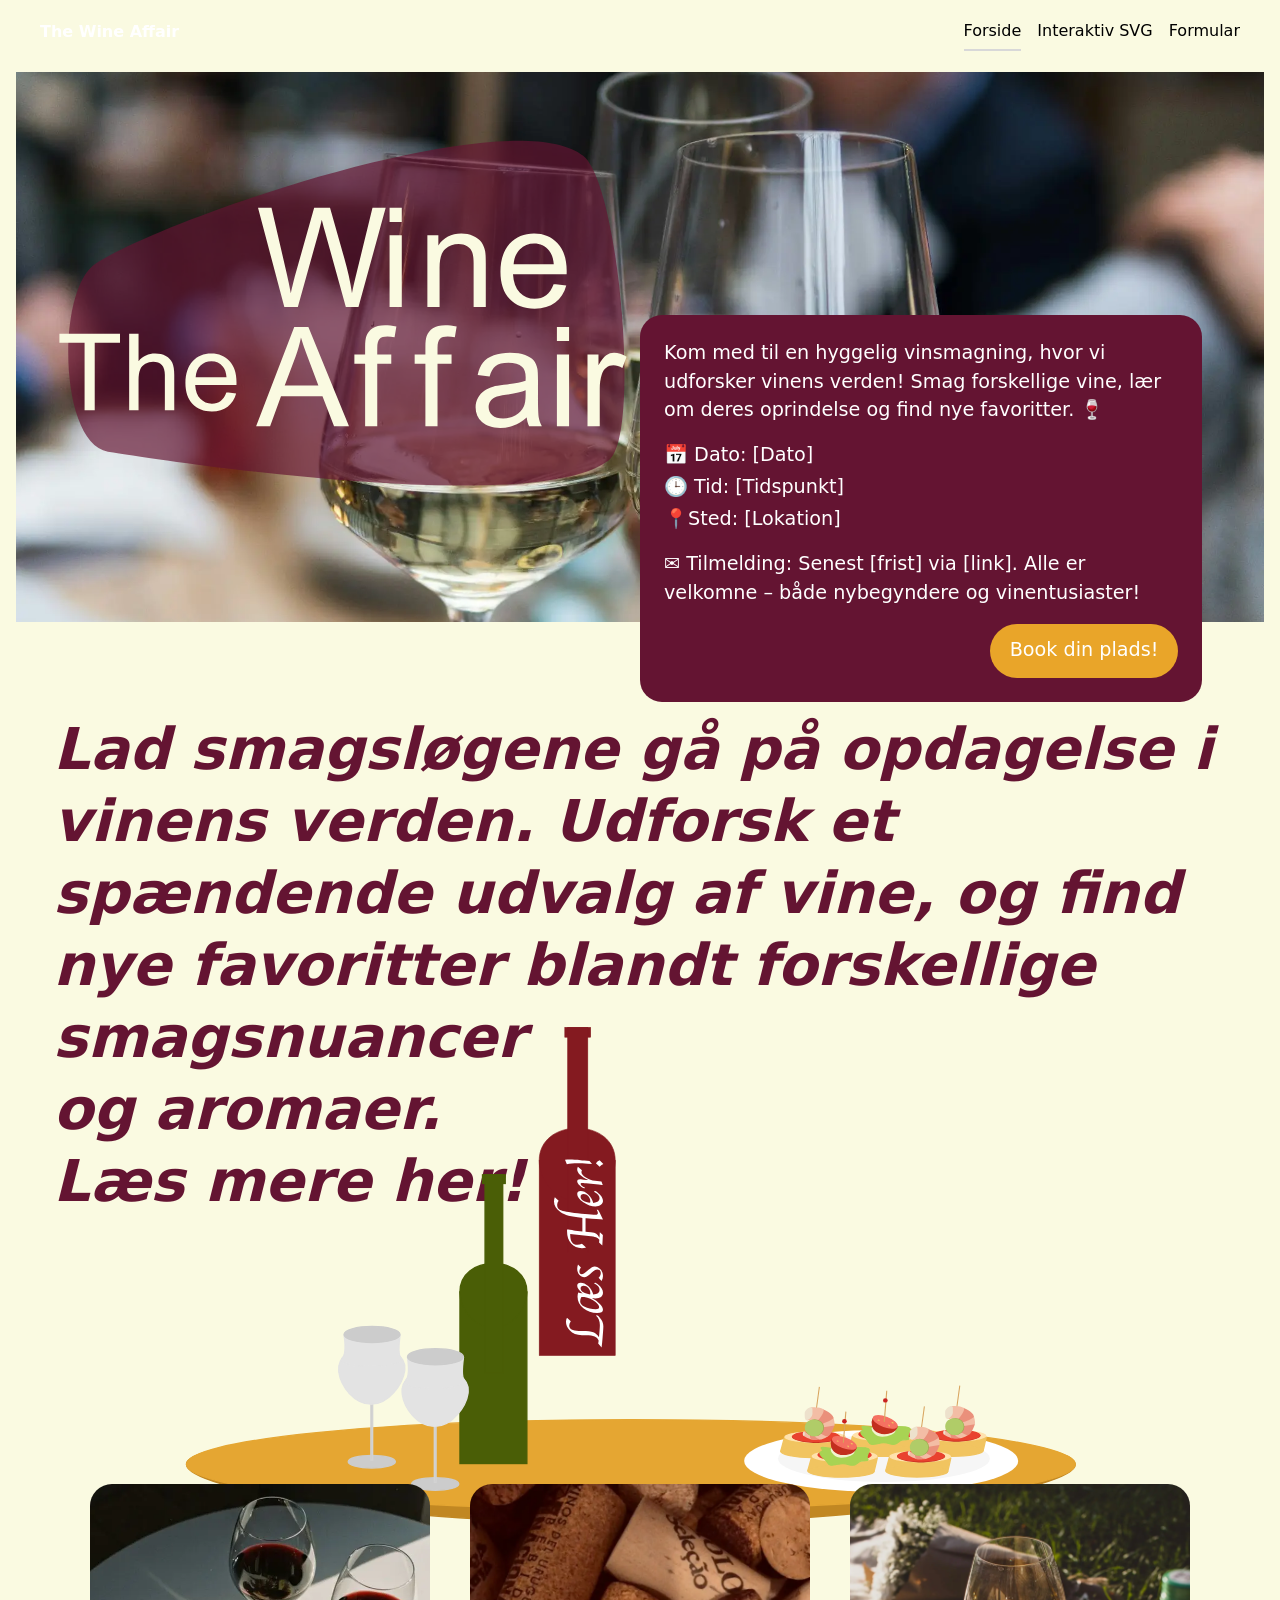
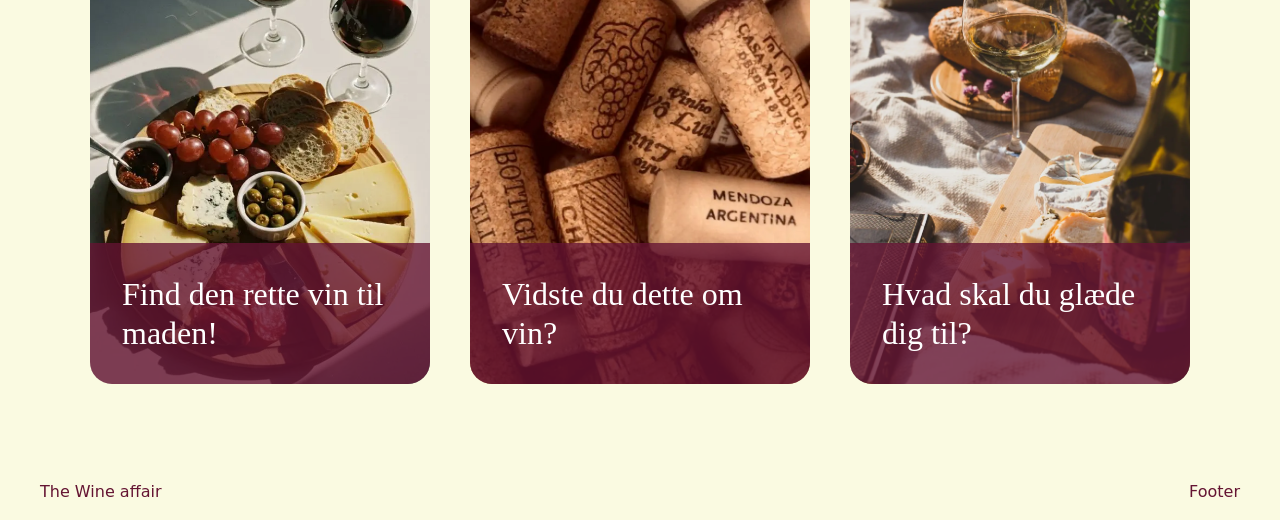
==== index.html @ 0d7465ab "commit" ====
<!DOCTYPE html>
<html lang="da">

<head>
  <meta charset="UTF-8">
  <meta name="viewport" content="width=device-width, initial-scale=1.0">
  <title>Eventnavn</title>
  <link rel="stylesheet" href="./starter.css">
  <link rel="stylesheet" href="./style.css">
</head>

<body>
  <header class="site-header">
    <div class="header-content">
      <a class="site-logo" href="./">The Wine Affair</a>
      <nav class="site-nav">
        <button>Menu</button>
        <ul class="menu" id="menu" popover>
          <li><a href="./" aria-current="page">Forside</a></li>
          <li><a href="./svg.html">Interaktiv SVG</a></li>
          <li><a href="./form.html">Formular</a></li>
        </ul>
      </nav>
    </div>
  </header>

  <main>

    <section class="hero-section">
      <img src="Imgs/hero-section.webp" alt="forside billede">
      <img class="logo" src="Imgs/Logo.svg" alt="logo">
      <div class="event-card">
        <p>Kom med til en hyggelig vinsmagning, hvor vi udforsker vinens verden! Smag forskellige vine, lær om deres
          oprindelse og
          find nye favoritter. 🍷</p>
        <div class="event-details">
          <p>📅 Dato: [Dato]</p>
          <p>🕒 Tid: [Tidspunkt]</p>
          <p> 📍Sted: [Lokation]</p>
        </div>
        <p>✉️ Tilmelding: Senest [frist] via [link].
          Alle er velkomne – både nybegyndere og vinentusiaster!</p>
        <a href="#" class="book-button">Book din plads!</a>
      </div>
    </section>

    <section class="discovery-section">
      <div class="text">
        <h2>Lad smagsløgene gå på opdagelse i vinens verden. Udforsk et spændende udvalg af vine, og find nye
          favoritter blandt
          forskellige smagsnuancer</h2>
        <h2>og aromaer.</h2>
        <h2>Læs mere her!</h2>
      </div>
      <img class="table-illustation" src="Imgs/spisebord.svg" alt="illustration af en bord med vin og mad">
      <a href="svg.html" class="bottle-link">
        <img src="Imgs/rødvinflaske.svg" alt="rødvinflaske"></a>
    </section>

    <section class="article-grid">
      <article class="article-section">
        <div class="card-content flow">
          <img src="Imgs/tapas.webp" alt="mad og vin">
          <h3>Find den rette vin til maden!</h3>
          <button popovertarget="program-details-1" class="btn">Læs mere</button>
        </div>
        <div class="program-details" id="program-details-1" popover>
          <img src="Imgs/tapas.webp" alt="mad og vin">
          <div class="program-content flow">
            <h2>Find den rette vin til maden!</h2>
            <p>Den rette vin kan gøre en god madoplevelse endnu bedre! Men hvordan finder man egentlig den perfekte
              kombination? Vin og
              mad handler om at skabe balance mellem smage, aromaer og teksturer. Nogle vine fremhæver madens sødme,
              mens andre giver
              modspil til fede eller krydrede retter. Uanset om du serverer fisk, kød eller vegetariske retter, kan det
              rette vinvalg
              gøre hele forskellen. Få inspiration og gode tips til at finde de perfekte kombinationer, så du kan
              imponere dine gæster
              og gøre middagen til noget helt særligt.</p>
            <button popovertarget="program-details-1" class="btn">Luk</button>
          </div>
        </div>
      </article>

      <article class="article-section">
        <div class="card-content flow">
          <img src="Imgs/propper.webp" alt="vinkork">
          <h3>Vidste du dette om vin?</h3>
          <button popovertarget="program-details-2" class="btn">Læs mere</button>
        </div>
        <div class="program-details" id="program-details-2" popover>
          <img src="Imgs/propper.webp" alt="vinkork">
          <div class="program-content flow">
            <h2>Vidste du dette om vin?</h2>
            <p>Vin gemmer på mange spændende historier og overraskende detaljer! Vidste du eksempelvis, at vinens smag
              påvirkes af både
              druesort, klima, jordbund og måden, den bliver fremstillet på? Selv temperaturen, du serverer vinen ved,
              kan have stor
              betydning for smagsoplevelsen. Der findes utallige små detaljer, som kan gøre dig klogere på vinens
              verden. Dyk ned i
              spændende fakta, lær nye ting, og bliv inspireret til at udforske vin på en helt ny måde!</p>
            <button popovertarget="program-details-2" class="btn">Luk</button>
          </div>
        </div>
      </article>

      <article class="article-section">
        <div class="card-content flow">
          <img src="Imgs/artikel_3.webp" alt="vin og servering">
          <h3>Hvad skal du glæde dig til?</h3>
          <button popovertarget="program-details-3" class="btn">Læs mere</button>
        </div>
        <div class="program-details" id="program-details-3" popover>
          <img src="Imgs/artikel_3.webp" alt="vin og servering">
          <div class="program-content flow">
            <h2>Hvad skal du glæde dig til?</h2>
            <p>Glæd dig til en hyggelig og stemningsfuld oplevelse fyldt med gode smagsoplevelser, spændende historier
              og nye indtryk.
              Du får mulighed for at udforske forskellige vine, opdage nye favoritter og blive klogere på vinens mange
              nuancer.
              Undervejs deler vi tips og tricks, som du kan tage med dig hjem og bruge næste gang, du skal vælge vin til
              middagsbordet. Alt sammen i godt selskab, hvor der er plads til både nysgerrighed, grin og gode samtaler!
            </p>
            <button popovertarget="program-details-3" class="btn">Luk</button>
          </div>
        </div>
      </article>
    </section>
  </main>

  <footer class="site-footer">
    <div class="footer-content">
      <p>The Wine affair</p>
      <p>Footer</p>
    </div>
  </footer>
  <script src="./script.js"></script>
</body>

</html>
---- starter.css ----
*,
::before,
::after {
  box-sizing: border-box;
  margin: 0;
  padding: 0;
}

html {
  interpolate-size: allow-keywords;
  font-family: system-ui, sans-serif;
  line-height: 1.5;
  -webkit-font-smoothing: antialiased;
}

h1,
h2 {
  line-height: 1.25;
}

p,
li {
  text-wrap: pretty;
}

img,
svg {
  display: block;
  width: 100%;
  height: auto;
}

label {
  display: block;
}

input,
button,
textarea,
select {
  font: inherit;
  color: inherit;
  background-color: transparent;
  font-size: max(1em, 16px);
  padding: 0;
  margin: 0;
}

input:where([type="checkbox"], [type="radio"]) {
  width: 1em;
  height: 1em;
}

textarea {
  resize: none;
  min-height: 4lh;
}

legend {
  padding: 0;
}

select,
::picker(select) {
  appearance: base-select;
}

[popover] {
  margin: revert;
}

dialog {
  overscroll-behavior: none;

  &::backdrop {
    overflow: hidden;
    overscroll-behavior: contain;
  }
}

.visually-hidden {
  position: absolute;
  width: 1px;
  height: 1px;
  overflow: hidden;
  white-space: nowrap;
  clip-path: inset(100%);
}
---- style.css ----
/* Variabler */
html {
  --color-page: #fafae1;
  --color-surface: #fafae1;
  --color-text: #ffffff;
  --color-muted: #641432;
  --color-border: #d8d8d8;
  --space-05: 0.5rem;
  --space-1: 1rem;
  --space-2: 2rem;
  --space-3: 3rem;

  background: var(--color-page);
  color: var(--color-text);
}

/* Globalt layout */
body {
  margin: 0;
  min-height: 100svh;
  display: grid;
  grid-template-rows: auto 1fr auto;
  grid-template-columns: minmax(1rlh, 1fr) minmax(0, 75rem) minmax(1rlh, 1fr);
}

h1,
h2,
h3,
p {
  margin: 0;
}

main {
  display: grid;
  grid-template-columns: inherit;
  grid-column: 1 / -1;
  align-content: start;
}

main > * {
  grid-column: 2;
  padding-block: var(--space-3);
}

.svg-page {
  display: grid;
  gap: var(--space-2);
}

.svg-intro {
  display: grid;
  gap: var(--space-1);
  max-width: 60ch;
}

.svg-intro p {
  color: var(--color-muted);
}

.svg-layout {
  display: grid;
  gap: var(--space-2);
  align-items: start;
  @media (width > 800px) {
    grid-template-columns: 1fr min(40%, 36ch);
  }
}

.form-page {
  display: grid;
  gap: var(--space-2);
  @media (width > 600px) {
    grid-template-columns: min(40%, 50ch) 1fr;
  }
}

.form-intro {
  display: grid;
  gap: var(--space-1);
  align-content: start;
  max-width: 60ch;
}

.form-intro p {
  color: var(--color-muted);
}

.opsamling-page {
  display: grid;
  gap: var(--space-2);
  align-items: start;

  @media (width > 800px) {
    grid-template-columns: minmax(0, 44ch) minmax(20rem, 1fr);
  }
}

.opsamling-intro {
  display: grid;
  gap: var(--space-1);
  max-width: 60ch;
}

.opsamling-intro p {
  color: var(--color-muted);
}

.error-page {
  display: grid;
  gap: var(--space-1);
  max-width: 60ch;
}

.error-page p {
  color: var(--color-muted);
}

/* Header og footer */
.site-header,
.site-footer {
  grid-column: 1 / -1;

  display: grid;
  grid-template-columns: inherit;
  background: var(--color-surface);
}

.header-content,
.footer-content {
  grid-column: 2;
}

.header-content {
  min-height: 4rem;
  display: flex;
  justify-content: space-between;
  align-items: center;
  gap: var(--space-1);
}

.site-logo {
  color: inherit;
  font-weight: 700;
  text-decoration: none;
}

.footer-content {
  padding-block: var(--space-1);
  display: flex;
  flex-wrap: wrap;
  justify-content: space-between;
  gap: var(--space-1);
  color: var(--color-muted);
}

/* Navigation */
[popover] {
  margin: 0;
  padding: 0;
  border: none;
  background: transparent;
}

.site-nav button {
  padding: 0.4rem 0.7rem;
  border: 1px solid var(--color-border);
  background: var(--color-surface);
  @media (width > 600px) {
    display: none;
  }
}

.menu {
  margin: 0;
  padding: var(--space-1);
  list-style: none;
  background: var(--color-surface);
  border: 1px solid var(--color-border);
  @media (width > 600px) {
    display: flex;
    gap: var(--space-1);
    padding: 0;
    border: none;
    background: none;
    position: static;
  }
}

.menu a {
  display: block;
  padding: 0.4rem 0;
  color: inherit;
  text-decoration: none;
  border-bottom: 2px solid #0000;
}

.menu a[aria-current="page"] {
  border-bottom-color: var(--color-border);
}

/* Flader */
.panel,
.svg-placeholder,
.form-placeholder,
.opsamling-placeholder {
  background: var(--color-surface);
  border: 1px solid var(--color-border);
}

.panel {
  padding: var(--space-1);
  display: grid;
  gap: var(--space-1);
}

.svg-placeholder,
.opsamling-placeholder {
  min-height: -webkit-fill-available;
  min-height: stretch;
}

.form-placeholder {
  min-height: -webkit-fill-available;
  min-height: stretch;
  padding: var(--space-1);
}

/* Details */
.accordion {
  display: grid;
  gap: var(--space-05);
}

.accordion-item {
  border: 1px solid var(--color-border);
  background: var(--color-surface);
}

.accordion-item p {
  padding: 0 var(--space-1) var(--space-1);
  color: var(--color-muted);
}

/* Knap/link */
.button {
  justify-self: start;
  display: inline-block;
  padding: 0.5rem 0.8rem;
  border: 1px solid var(--color-border);
  background: var(--color-surface);
  color: inherit;
  text-decoration: none;
}

html {
  --color-page: #fafae1;
  --color-wine: #641432;
  --color-gold: #e9a529;
}

body {
  background: var(--color-page);
}

main > * {
  grid-column: 1/-1;
  padding: 0;
}
/*.    HERO SECTION.   */
.hero-section {
  position: relative;
  margin: 0.5rem 1rem 0;
  height: 550px;
}

.hero-section > img {
  width: 100%;
  height: 100%;
  object-fit: cover;
  display: block;
}

.logo {
  position: absolute;
  max-width: 634px;
  left: 20px;
  top: 40px;
}

/*.  EVVENT CARD.  */

.event-card {
  position: absolute;
  right: 5%;
  bottom: -80px;
  width: 45%;
  padding: 1.5rem;
  border-radius: 22px;
  background: var(--color-wine);
  color: (white);

  display: grid;
  gap: 1rem;
  font-size: 1.2rem;
}

.event-details {
  display: grid;
  gap: 0.2rem;
}

.book-button {
  justify-self: end;
  padding: 0.8rem 1.2rem;
  background: var(--color-gold);
  color: white;
  border-radius: 30px;
  text-decoration: none;
  font-size: 1.2rem;
}

/*.    DISCOVERY_SECTION.  */
.discovery-section {
  position: relative;
  min-height: 350px;
  margin: 0.2rem;
  margin-top: 2rem;
}

.text {
  display: felx;
  flex-direction: column;
  gap: 10px;

  color: var(--color-wine);
  font-size: 2.4rem;
  font-style: italic;

  margin-left: 50px;
  margin-top: 60px;
}

.table-illustation {
  position: relative;
  top: -500px;
  width: 100%;
  height: 100%;
  object-fit: contain;
  bottom: 0;
}

.bottle-link {
  position: absolute;
  left: 22%;
  top: 28%;
  width: 600px;
  height: 300px;
}

.bottle-link:hover > img {
  position: inherit;
  left: 20%;
  top: 43%;

  rotate: 90deg;
}

/*    ARTICLE CARDS. */

.article-grid {
  display: grid;
  grid-template-columns: repeat(3, minmax(0, 1fr));
  gap: 2.5rem;

  width: 88%;
  max-width: 1100px;

  margin: -30rem auto 0;
  padding: 0 0 5rem;
}

.article-section {
  position: relative;
  min-width: 0;
}

.card-content {
  position: relative;
  overflow: hidden;

  aspect-ratio: 0.68;

  border-radius: 22px;
}

.card-content > img {
  width: 100%;
  height: 100%;

  object-fit: cover;

  transition: transform o.4s;
}

.card-content:hover > img {
  transform: scale(1.05);
}

.card-content h3 {
  position: absolute;

  bottom: 0;
  left: 0;

  width: 100%;
  padding: 2rem;

  background: rgba(100, 20, 50, 0.78);
  color: white;

  font-family: "DM Serif Display", serif;
  font-size: 2rem;
  font-weight: normal;
  line-height: 1.2;
}

.card-content button {
  position: absolute;
  inset: 0;

  width: 100%;
  height: 100%;

  opacity: 0;
  cursor: pointer;
}

.program-details[popover] {
  position: fixed;

  inset: 50% auto auto 50%;
  transform: translate(-50%, -50%);

  width: min(90%, 600px);
  max-height: 85vh;

  padding: 1.5rem;
  overflow-y: auto;

  border: none;
  border-radius: 20px;

  background: var(--color-page);
  color: var(--color-wine);

  box-shadow: 0 5px 30px #0004;
}

.program-details > img {
  width: 100%;
  max-height: 250px;
  object-fit: cover;
  border-radius: 12px;
}

.program-content {
  display: grid;
  gap: 1rem;
}

.program-content h2 {
  color: var(--color-wine);
}

.program-content p {
  color: var(--color-dark);
}

.program-content button {
  justify-self: start;

  padding: 0.7rem 1.3rem;

  border: none;
  border-radius: 25px;

  background: var(--color-wine);
  color: white;

  cursor: pointer;
}

.program-details::backdrop {
  background: rgba(0, 0, 0, 0.55);
}

/*.     SVG.     */

summary::marker{
  content:none;
}

summary{
  display:flex;
  align-items: center;
  justify-content: space-between;
}

summary::after{
  content:"+";
  font-family: system-ui, -apple-system, BlinkMacSystemFont, 'Segoe UI', Roboto, Oxygen, Ubuntu, Cantarell, 'Open Sans', 'Helvetica Neue', sans-serif;
font-weight:400;
font-size:1.1rem;
}

:open summary::after{
  content:"-";
}

/*html{
  interpolate-size: allow-keywords;
}

::details-content{
  height: 0;
  overflow: clip;
  transition: 0.3s;
  transition-behavior: allow-discrete;
}

:open::details-contet{
  height:auto;
}*/
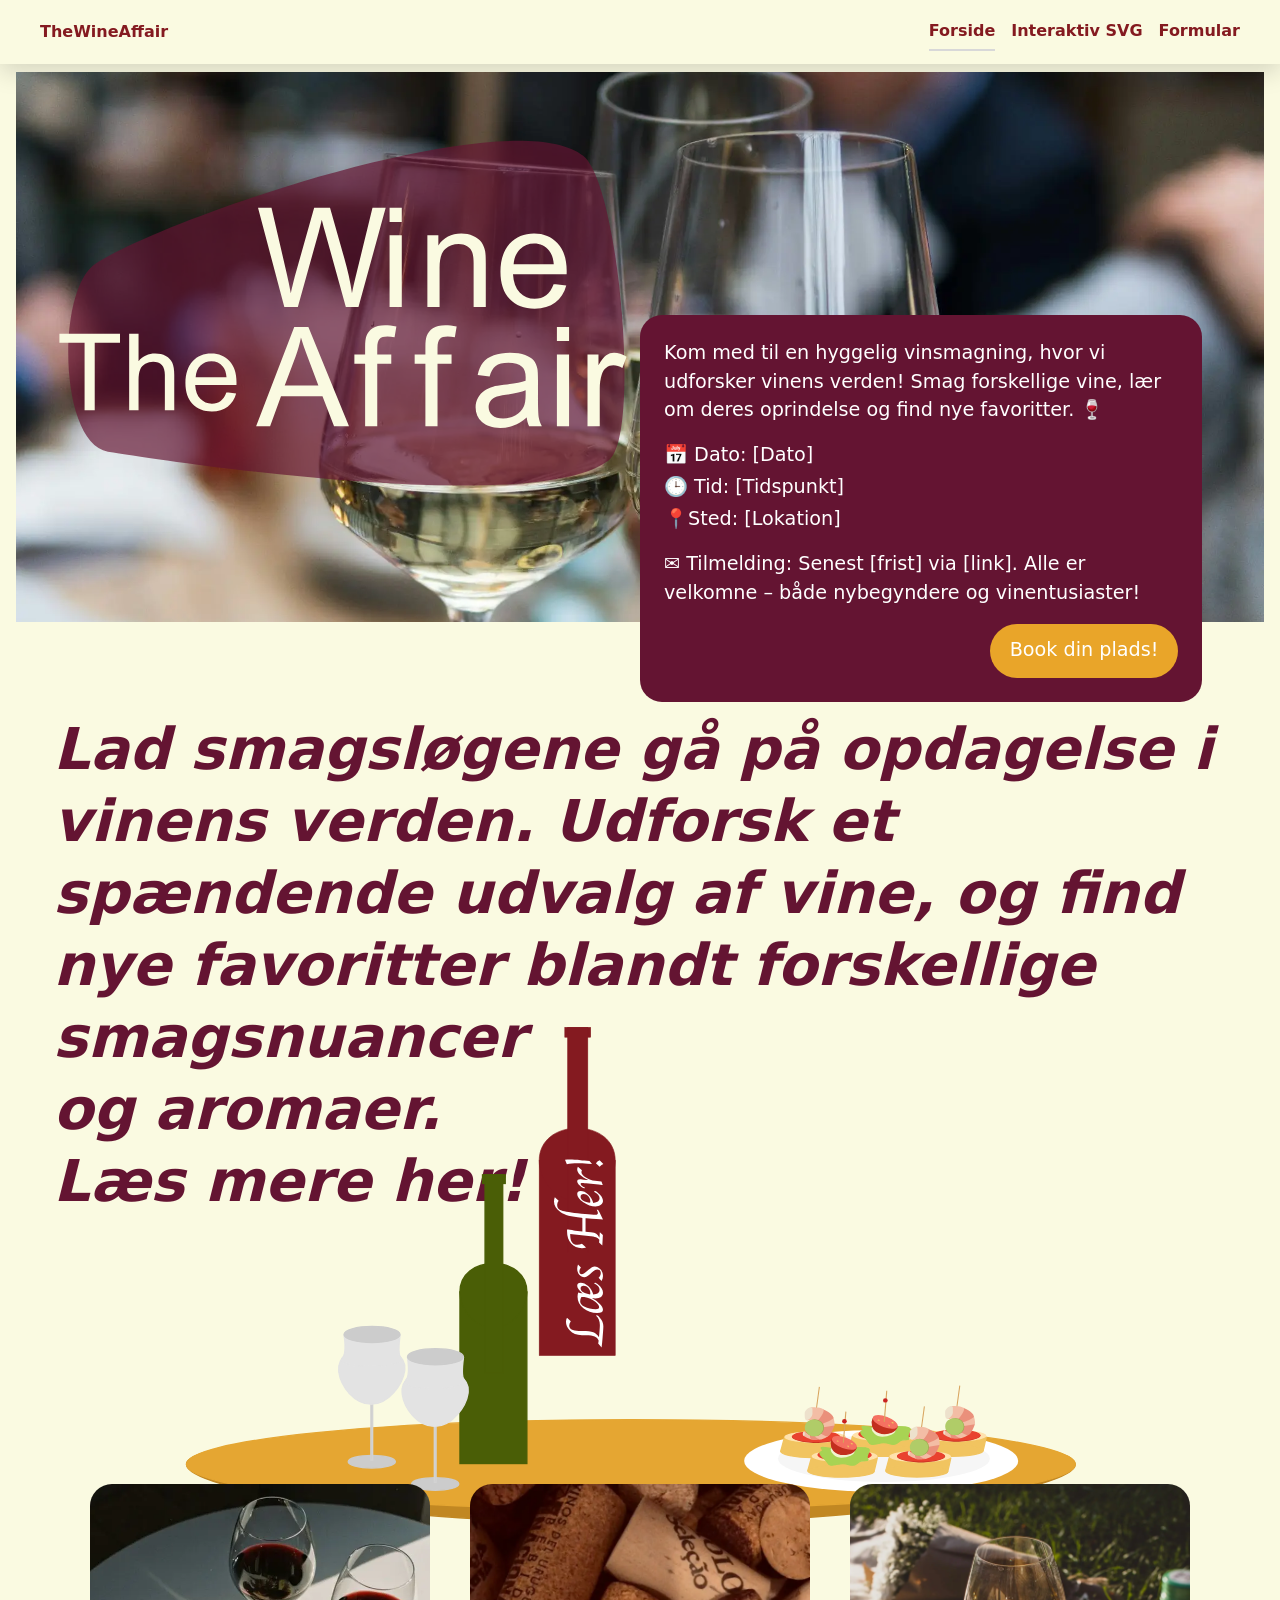
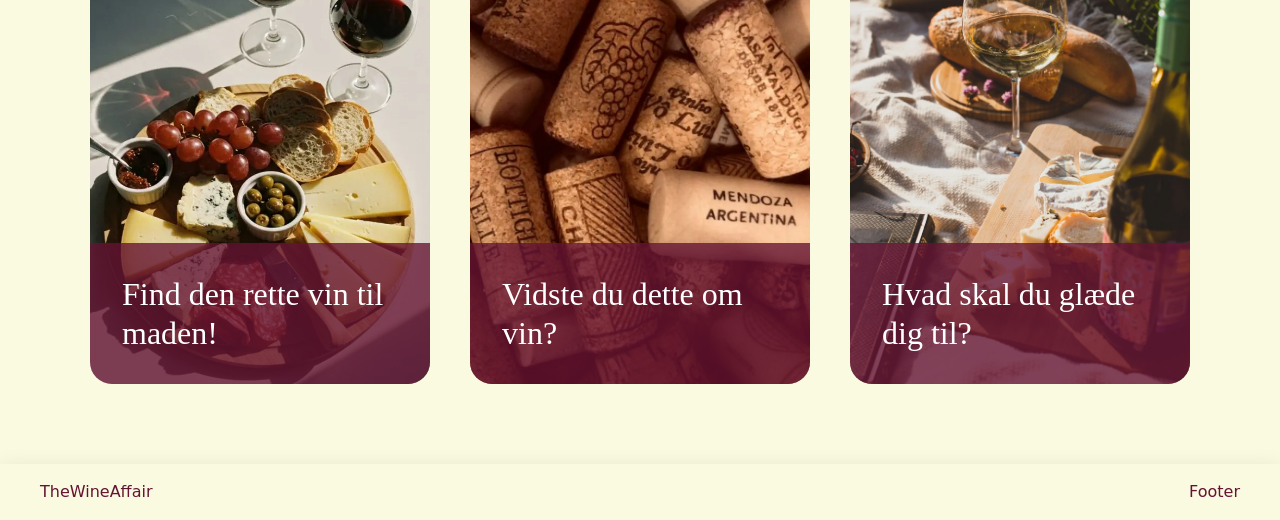
==== commit f590221a: "commit" ====
--- a/index.html
+++ b/index.html
@@ -12,7 +12,7 @@
 <body>
   <header class="site-header">
     <div class="header-content">
-      <a class="site-logo" href="./">The Wine Affair</a>
+      <a class="site-logo" href="./">TheWineAffair</a>
       <nav class="site-nav">
         <button>Menu</button>
         <ul class="menu" id="menu" popover>
@@ -130,7 +130,7 @@
 
   <footer class="site-footer">
     <div class="footer-content">
-      <p>The Wine affair</p>
+      <p>TheWineAffair</p>
       <p>Footer</p>
     </div>
   </footer>
--- a/style.css
+++ b/style.css
@@ -5,6 +5,7 @@
   --color-text: #ffffff;
   --color-muted: #641432;
   --color-border: #d8d8d8;
+
   --space-05: 0.5rem;
   --space-1: 1rem;
   --space-2: 2rem;
@@ -75,10 +76,11 @@
 }
 
 .form-intro {
-  display: grid;
-  gap: var(--space-1);
-  align-content: start;
-  max-width: 60ch;
+  display: flex;
+  justify-content: center;
+  align-items: center;
+  width: 100%;
+  min-width: 0;
 }
 
 .form-intro p {
@@ -123,6 +125,9 @@
   display: grid;
   grid-template-columns: inherit;
   background: var(--color-surface);
+
+color:#841A20;
+box-shadow: 0 8px 25px #00000025;;
 }
 
 .header-content,
@@ -164,10 +169,19 @@
 .site-nav button {
   padding: 0.4rem 0.7rem;
   border: 1px solid var(--color-border);
-  background: var(--color-surface);
+  border-radius: 15px;
+  background: #841A20;
+color:var(--color-surface);
+font-weight: bold;
+
   @media (width > 600px) {
     display: none;
   }
+}
+
+.site-nav li{
+  color:#841A20;
+  font-weight: 600;
 }
 
 .menu {
@@ -176,6 +190,7 @@
   list-style: none;
   background: var(--color-surface);
   border: 1px solid var(--color-border);
+
   @media (width > 600px) {
     display: flex;
     gap: var(--space-1);
@@ -220,9 +235,18 @@
 }
 
 .form-placeholder {
+position:relative;
+z-index: 1;
+
+background-color: #fafae1;
+
+border-radius: 10px;
+padding: 40px;
+
+min-height: 0;
+
   min-height: -webkit-fill-available;
   min-height: stretch;
-  padding: var(--space-1);
 }
 
 /* Details */
@@ -266,6 +290,8 @@
   grid-column: 1/-1;
   padding: 0;
 }
+
+/***************************FORSIDE*************************/
 /*.    HERO SECTION.   */
 .hero-section {
   position: relative;
@@ -365,7 +391,7 @@
   rotate: 90deg;
 }
 
-/*    ARTICLE CARDS. */
+/*. ARTICLE CARDS. */
 
 .article-grid {
   display: grid;
@@ -494,7 +520,16 @@
   background: rgba(0, 0, 0, 0.55);
 }
 
-/*.     SVG.     */
+/**************************'SVG*****************************/
+
+.svg-page{
+  background-color: #A65F63;
+}
+
+.panel{
+  color:#e9a529;
+  background-color: #641432;
+}
 
 summary::marker{
   content:none;
@@ -517,7 +552,7 @@
   content:"-";
 }
 
-/*html{
+html{
   interpolate-size: allow-keywords;
 }
 
@@ -528,6 +563,509 @@
   transition-behavior: allow-discrete;
 }
 
-:open::details-contet{
+details:open::details-content{
   height:auto;
-}*/+}
+
+
+/****************************************FORMULAR******************************/
+
+.form-page{
+position: relative;
+
+margin:60px;
+padding: 60px;
+
+border-radius:15px;
+background-color: #641432;
+
+display:grid;
+grid-template-columns: 1fr 1fr;
+gap:3rem;
+
+align-items:center;
+}
+
+
+.form-placeholder fieldset{
+  margin: 0 0 24px;
+  padding:20px;
+
+  border: 1px solid #e9a529;
+  border-radius: 12px;
+  
+  display:grid;
+  gap:10px;
+  
+}
+
+.form-placeholder legend{
+padding:0 11px;
+
+color:#641432;
+font-family: serif;
+font-size: 1.25rem;
+  font-weight: bold;
+  
+  
+}
+
+.form-placeholder button{
+  cursor:pointer;
+  margin:10px;
+  padding-inline:20px;
+padding-block: 10px;
+
+  background-color: #641432;
+  border: 1px solid #641432;
+  border-radius: 10px;
+  
+  color: var(--color-page);
+  font-weight: bold;
+}
+
+.form-placeholder label{
+  color: #641432;
+  font-size: 0.95rem;
+  font-weight: 500;
+}
+
+.form-placeholder
+input:not([type="radio"]):not([type="checkbox"]):not([type="range"]),
+.form-placeholder select {
+  width: 100%;
+box-sizing:border-box;
+
+padding: 13px 16px;
+
+border: 1px solid #d8b77a;
+border-radius: 8px;
+
+background: #fffef5;
+color: #641432;
+
+font-size: 0.95rem;
+}
+
+.form-placeholder input:focus,
+.form-placeholder select:focus{
+  outline:2px solid #e9a529;
+  outline-offset:2px;
+}
+
+.form-placeholder input[type="radio"],
+.form-placeholder input[type="checkbox"]{
+  accent-color:var(--color-muted);
+  width: 17px;
+  height: 17px;
+  cursor: pointer;
+  margin-right: 8px;
+}
+
+.form-placeholder input[type="range"]{
+  width: 100%;
+  accent-color: var(--color-muted);
+}
+
+.form-placeholder button{
+  display: block;
+  width: 100%;
+
+  margin: 24px 0 0 16px;
+  padding: 16px;
+
+  background: #641432;
+  color: #fafae1;
+
+  border: 2px solid #641432;
+  border-radius: 30px;
+
+  font-size: 1.1rem;
+  font-weight: bold;
+
+  cursor:pointer;
+  transition: 0.3s ease;
+}
+
+.form-placeholder button:hover{
+  background-color: #e9a529;
+  color: #641432;
+  border-color: #e9a529;
+}
+
+input{
+  accent-color:#841A20;
+  border: solid 1px #64143161;
+  border-radius: 3px;
+}
+
+:focus-visible{
+  outline: 3px solid #841A20;
+  outline-offset:2px;
+}
+
+.class-message{
+  display:none;
+color:red;
+font-size: 0.85rem;
+margin-bottom: 5px;
+}
+
+.class-message.show{
+  display:block;
+}
+
+.vin-label{
+  position: relative;
+
+  width: min(100%,600px);
+  min-height: 900px;
+  margin-left: 0 auto;
+padding: 60px 55px;
+box-sizing:border-box;
+
+  display: flex;
+  justify-content: center;
+  align-items: center;
+
+  border:2px solid #e9a529;
+  border-radius: 48% 48% 20px 20px / 15% 15% 20px 20px;
+
+  background-color: #fafae1;
+  color: #641432;
+
+  box-shadow: 0 8px 25px #00000015;
+  transition: background-color 0.4s,color 0.4s;
+
+  transform:translateY(-200px);
+}
+
+.vin-label::before{
+  content:"";
+  position: absolute;
+  inset: 15px;
+
+  border: 1px solid #e9a529;
+  border-radius: 48% 48% 15px 15px / 15% 15% 15px 15px;
+
+  pointer-events: none;
+}
+
+/* tekst på mærkat. */
+.vin-label-content{
+  position: absolute;
+z-index: 1;
+
+  display: flex;
+  flex-direction: column;
+  justify-content: center;
+  align-items: center;
+
+  text-align: center;
+  color:#641432;
+gap:0.8rem;
+
+width: 100%;
+gap:1.3rem;
+
+}
+
+.label-brand{
+  font-size:0.7rem;
+  letter-spacing:2px;
+  font-weight: bold;
+  padding-bottom: 50px;
+}
+
+.vin-label-content h1{
+  font-family: serif;
+  font-size: 4rem;
+  font-style: italic;
+  color:#641432;
+  padding-bottom: 40px;
+}
+
+.vin-label-content h2{
+  font-family: serif;
+  font-size: 2.5rem;
+  font-weight: normal;
+}
+
+.vin-label-content p{
+  width:80%;
+  color:#641432;
+  font-size: 1.2rem;
+  line-height: 1.5;
+}
+
+.vin-label-content .label-footer{
+  font-size:1.2rem;
+  letter-spacing:2px;
+  font-weight:bold;
+  padding-top: 110px;
+}
+
+.form-illustration{
+
+ position:absolute;
+
+ z-index: 3;
+
+ width: 670px;
+
+ left: 43%;
+ top: 66%;
+
+ transform: translate(-50%,-50%);
+
+ pointer-events:none;
+}
+
+/***********************************OPSAMLINGSSIDE*********************************/
+
+/*. standardfarve. */
+.opsamling-placeholder{
+  background-color: #641432;
+  color: #fafae1;
+}
+
+
+/*. rødvin */
+.opsamling-placeholder[data-vin="rodvin"]{
+  background-color: #641432;
+}
+
+/*. Hvidvin. */
+.opsamling-placeholder[data-vin="hvidvin"]{
+  background-color: #e9d9a8;
+  color:#641432
+}
+
+/* Rosévin. */
+.opsamling-placeholder[data-vin="rosevin"]{
+  background-color:#A65F63;
+color:white;
+}
+
+/*.  LAYOUT.  */
+.opsamling-page{
+  display: grid;
+  grid-template-columns: 1fr;
+  justify-items: center;
+  gap: 2rem;
+  padding: 3rem 1rem;
+}
+
+.opsamling-intro{
+  text-align: center;
+  justify-items: center;
+}
+
+/*.  Selve vinetiketten. */
+.opsamling-placeholder{
+  position: relative;
+
+  width: min(100%,370px);
+  min-height: 570px;
+
+  padding:100px 35px 75px;
+
+  display: flex;
+  justify-content: center;
+
+  border:none;
+  border-radius: 48% 48% 20px 20px / 15% 15% 20px 20px;
+
+  background-color: #641432;
+  color: #fafae1;
+
+  box-shadow: 0 8px 25px #00000015;
+  transition: background-color 0.4s,color 0.4s;
+}
+
+/* invendig guldkant */
+.opsamling-placeholder::before{
+  content:"";
+
+  position:absolute;
+  inset:15px;
+
+  opacity: 0.45;
+  pointer-events:none;
+}
+
+/* INDHOLD. */
+.etiket-indhold{
+  position:relative;
+  z-index:1;
+
+  width: 100%;
+
+  display: flex;
+  flex-direction: column;
+  align-items: center;
+
+  text-align: center;
+  gap: 1rem;
+}
+
+.etiket-overtekst,
+.lille-overskrift{
+  letter-spacing: 2px;
+  opacity: 0.8;
+}
+
+/* NAVN */
+.navn{
+  font-family: "DM Serif Display", serif;
+  font-size: 2.3rem;
+  font-weight: normal;
+  font-style: italic;
+}
+
+.etiket-linje{
+  width: 65%;
+  height: 1px;
+  background: currentColor;
+  opacity: 0.5;
+}
+
+/*.  eventinformation */
+.event-info{
+  display:grid;
+  gap:0.4rem;
+  font-size: 0.9rem;
+}
+
+/*.  Vin og niveau. */
+.vin-info{
+  display:grid;
+  gap:0.5rem;
+  margin-top: 0.5rem;
+}
+
+.vin-output{
+  font-family:"DM Serif Display",serif;
+  font-size: 1.8rem;
+  font-weight: normal;
+  font-style: italic;
+}
+
+.niveau-output{
+  font-size: 1rem;
+  font-weight: normal;
+}
+
+/*.  Forventninger */
+.forventninger{
+  display:grid;
+  gap:0.5rem;
+  margin-top: 0.5rem;
+}
+
+.forventninger-output{
+font-family: serif;
+font-size: 0.95rem;
+line-height: 1.6;
+}
+
+/*.   personlig profil. */
+.profil{
+  display:grid;
+  gap:0.5rem;
+  margin-top: 0.5rem;
+}
+
+.profil-output{
+  font-size: 0.9rem;
+  line-height: 1.6;
+}
+
+/* Afslutning */
+.etiket-footer{
+  font-family: serif;
+  font-style: italic;
+  font-size:1rem;
+  margin-top: 0.5rem;
+}
+
+/*.  Farvetemaer. */
+.opsamling-placeholder[data-vin="rodvin"]{
+  background-color: #641432;
+  color: #fafae1;
+}
+
+.opsamling-placeholder[data-vin="hvidvin"]{
+  background-color:#e9e9bd;
+  color:#641432
+}
+
+.opsamling-placeholder[data-vin="rosevin"]{
+  background-color:#A65F63;
+  color:#641432;
+}
+
+.opsamling-intro a{
+ cursor:pointer;
+  margin:10px;
+  padding-inline:20px;
+padding-block: 10px;
+
+  background-color: var(--color-gold);
+  border: 1px solid var(--color-gold);
+  border-radius: 10px;
+  
+  color: var(--color-muted);
+  font-weight: bold;
+}
+
+/***********************MOBIL********************************/
+
+@media(max-width: 700px){
+
+
+
+
+/* Opsamling MOBIL */
+ .opsamling-placeholder{
+    width: min(100%, 340px);
+    min-height: 550px;
+    padding-inline: 30px;
+  }
+
+/*.  forms MOBIL. */
+.form-page{
+  display:grid;
+  grid-template-columns: 1fr 1fr;
+gap:10px;
+}
+.form-placeholder{
+    width: min(100%, 340px);
+    min-height: 550px;
+    padding-inline: 30px;
+  }
+
+/* FORSIDE MOBIL */
+
+  .event-card{
+    top:80%;
+    width: 80%;
+    height: 90%;
+  }
+
+.discovery-section h2{
+
+font-size:2rem;
+}
+
+
+  .article-section{
+    top:300%;
+
+    height:200px;
+  }
+
+  .table-illustation{
+    top:90%;
+  }
+}
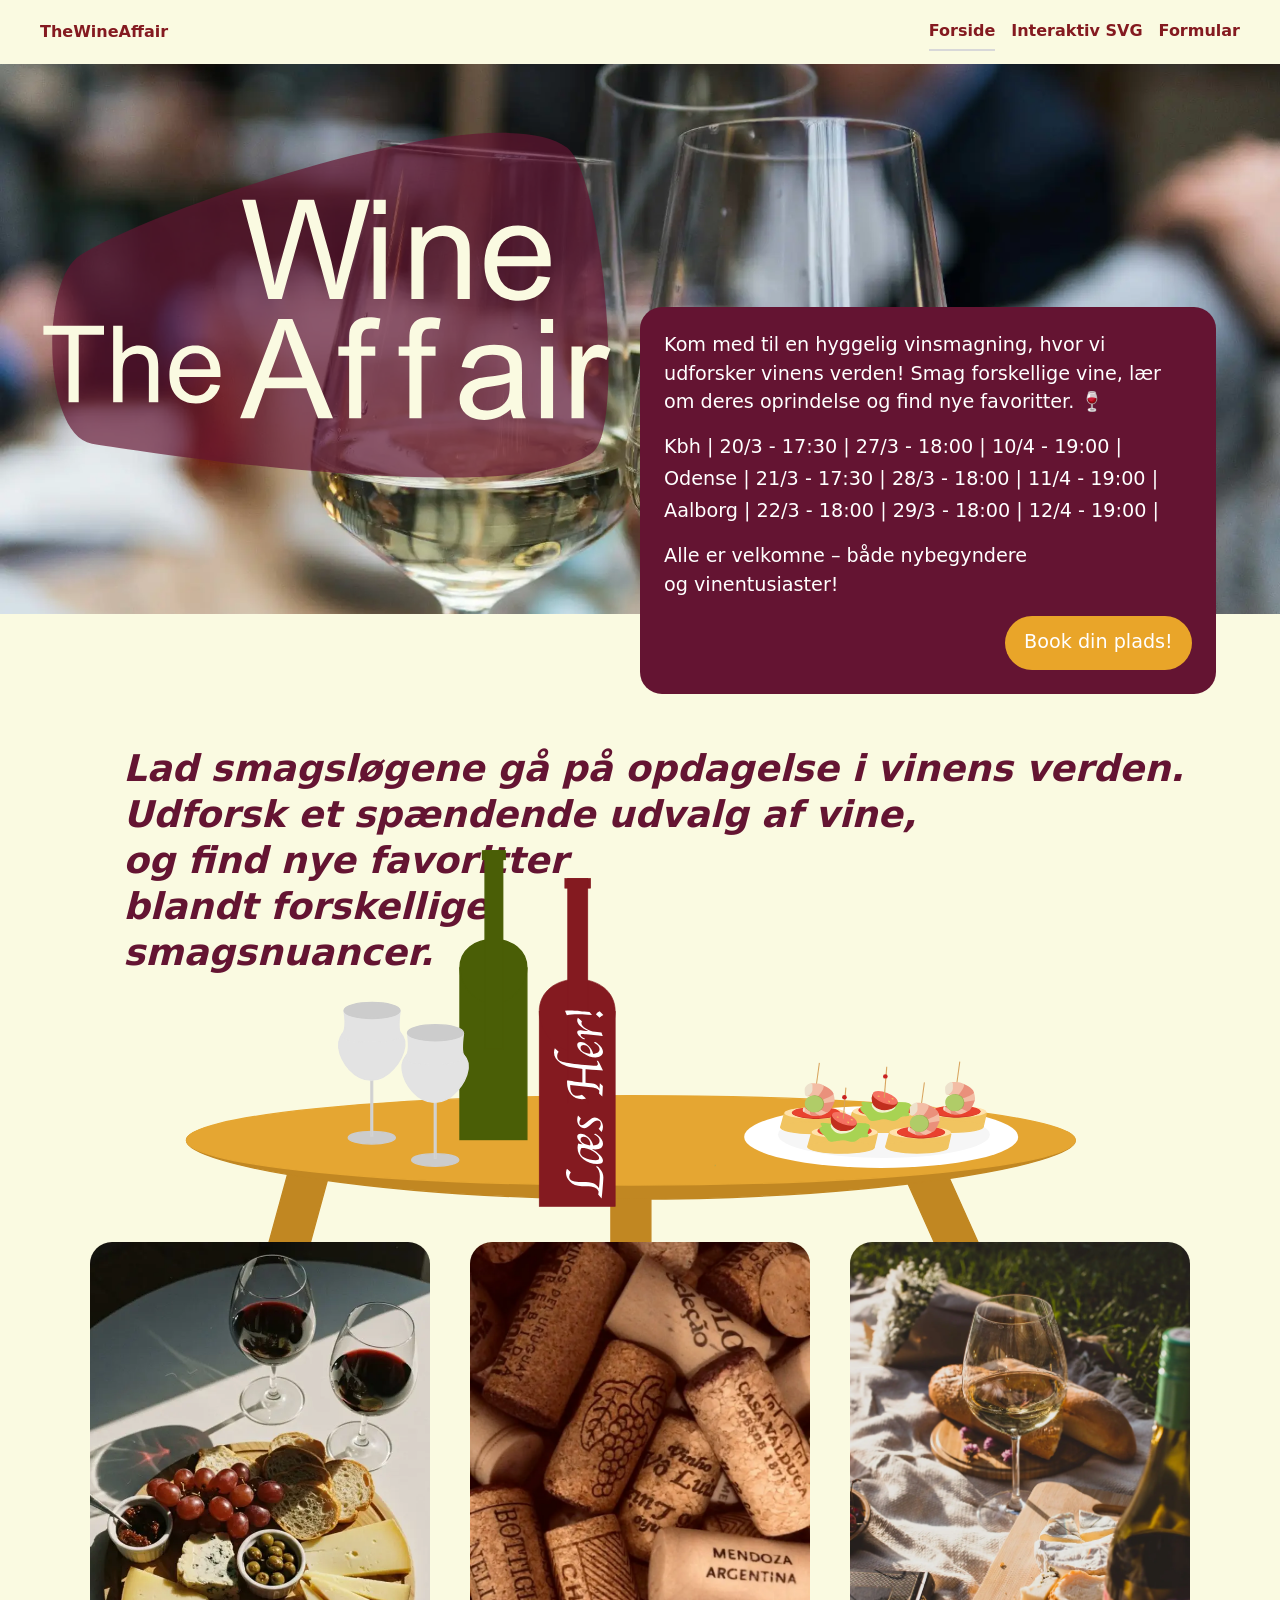
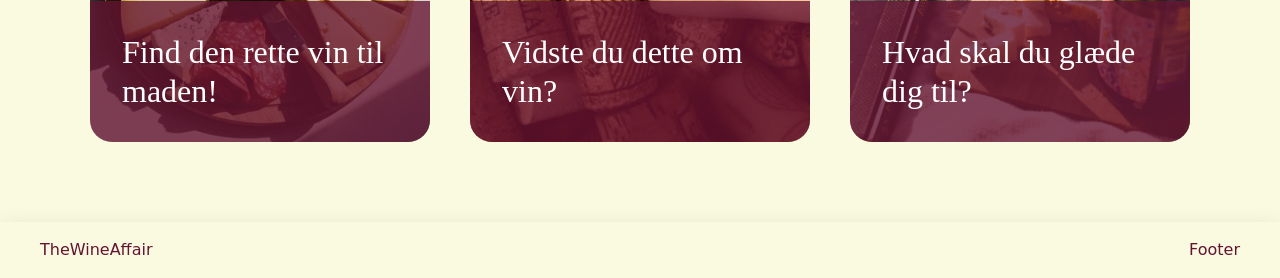
==== commit b01298f3: "commit" ====
--- a/index.html
+++ b/index.html
@@ -34,23 +34,26 @@
           oprindelse og
           find nye favoritter. 🍷</p>
         <div class="event-details">
-          <p>📅 Dato: [Dato]</p>
-          <p>🕒 Tid: [Tidspunkt]</p>
-          <p> 📍Sted: [Lokation]</p>
+          <p>Kbh | 20/3 - 17:30 | 27/3 - 18:00 | 10/4 - 19:00 |</p>
+          <p>Odense | 21/3 - 17:30 | 28/3 - 18:00 | 11/4 - 19:00 |</p>
+          <p>Aalborg | 22/3 - 18:00 | 29/3 - 18:00 | 12/4 - 19:00 |</p>
         </div>
-        <p>✉️ Tilmelding: Senest [frist] via [link].
+        <p>
           Alle er velkomne – både nybegyndere og vinentusiaster!</p>
-        <a href="#" class="book-button">Book din plads!</a>
+        <a class="book-button" href="form.html">Book din plads!</a>
       </div>
     </section>
 
     <section class="discovery-section">
       <div class="text">
-        <h2>Lad smagsløgene gå på opdagelse i vinens verden. Udforsk et spændende udvalg af vine, og find nye
-          favoritter blandt
-          forskellige smagsnuancer</h2>
-        <h2>og aromaer.</h2>
-        <h2>Læs mere her!</h2>
+        <h2>Lad smagsløgene gå på opdagelse i vinens verden.
+        </h2>
+        <h2>Udforsk et spændende udvalg af vine,</h2>
+        <h2>og find nye favoritter</h2>
+        <h2> blandt
+          forskellige</h2>
+        <h2>smagsnuancer.</h2>
+
       </div>
       <img class="table-illustation" src="Imgs/spisebord.svg" alt="illustration af en bord med vin og mad">
       <a href="svg.html" class="bottle-link">
--- a/style.css
+++ b/style.css
@@ -295,11 +295,10 @@
 /*.    HERO SECTION.   */
 .hero-section {
   position: relative;
-  margin: 0.5rem 1rem 0;
   height: 550px;
 }
 
-.hero-section > img {
+.hero-section img {
   width: 100%;
   height: 100%;
   object-fit: cover;
@@ -321,7 +320,10 @@
   bottom: -80px;
   width: 45%;
   padding: 1.5rem;
+
+  
   border-radius: 22px;
+
   background: var(--color-wine);
   color: (white);
 
@@ -353,22 +355,27 @@
   margin-top: 2rem;
 }
 
-.text {
+.discovery-section h2 {
   display: felx;
   flex-direction: column;
   gap: 10px;
+  z-index:-3;
 
   color: var(--color-wine);
-  font-size: 2.4rem;
+  font-size: 2.3rem;
   font-style: italic;
 
-  margin-left: 50px;
-  margin-top: 60px;
+  margin-left: 120px;
+  margin-right:70px;
+}
+
+.text{
+  margin-top:100px;
 }
 
 .table-illustation {
   position: relative;
-  top: -500px;
+  top: -465px;
   width: 100%;
   height: 100%;
   object-fit: contain;
@@ -378,7 +385,7 @@
 .bottle-link {
   position: absolute;
   left: 22%;
-  top: 28%;
+  top: 21%;
   width: 600px;
   height: 300px;
 }
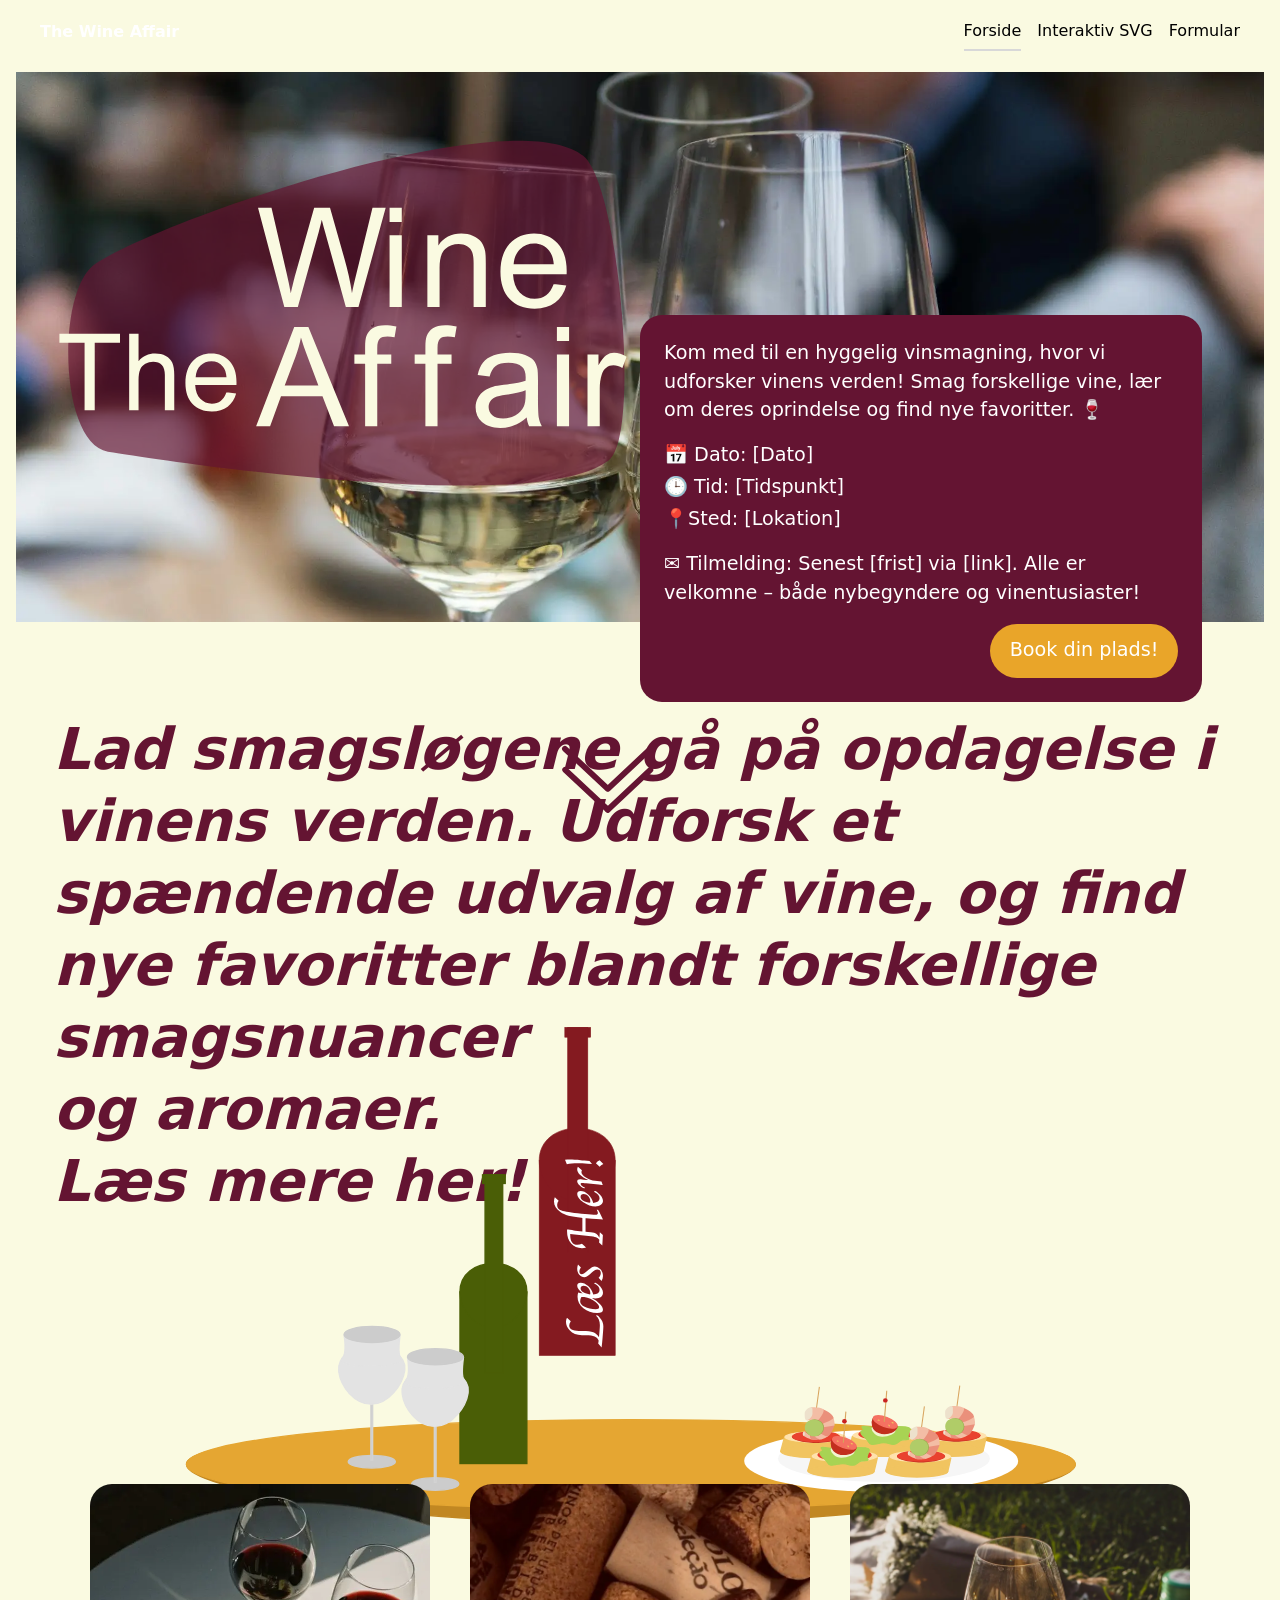
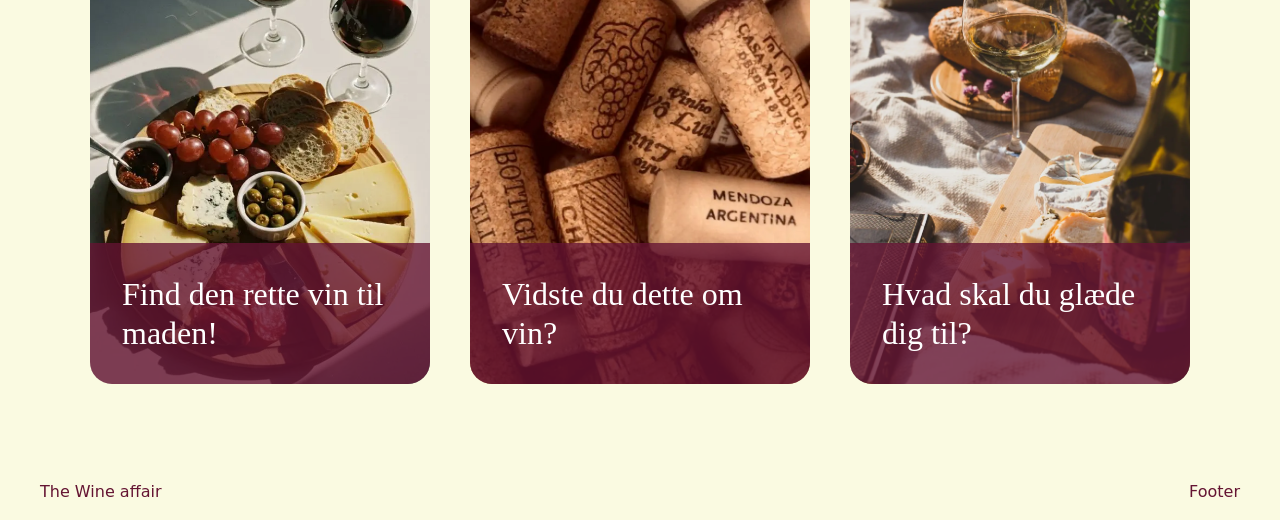
==== commit 117bc86f: "commit" ====
--- a/index.html
+++ b/index.html
@@ -12,7 +12,7 @@
 <body>
   <header class="site-header">
     <div class="header-content">
-      <a class="site-logo" href="./">TheWineAffair</a>
+      <a class="site-logo" href="./">The Wine Affair</a>
       <nav class="site-nav">
         <button>Menu</button>
         <ul class="menu" id="menu" popover>
@@ -34,26 +34,25 @@
           oprindelse og
           find nye favoritter. 🍷</p>
         <div class="event-details">
-          <p>Kbh | 20/3 - 17:30 | 27/3 - 18:00 | 10/4 - 19:00 |</p>
-          <p>Odense | 21/3 - 17:30 | 28/3 - 18:00 | 11/4 - 19:00 |</p>
-          <p>Aalborg | 22/3 - 18:00 | 29/3 - 18:00 | 12/4 - 19:00 |</p>
+          <p>📅 Dato: [Dato]</p>
+          <p>🕒 Tid: [Tidspunkt]</p>
+          <p> 📍Sted: [Lokation]</p>
         </div>
-        <p>
+        <p>✉️ Tilmelding: Senest [frist] via [link].
           Alle er velkomne – både nybegyndere og vinentusiaster!</p>
-        <a class="book-button" href="form.html">Book din plads!</a>
+        <a href="#" class="book-button">Book din plads!</a>
       </div>
+      <img class="pil scroll-arrow" src="Imgs/arrow-down.svg" alt="downward arrow">
     </section>
 
     <section class="discovery-section">
-      <div class="text">
-        <h2>Lad smagsløgene gå på opdagelse i vinens verden.
-        </h2>
-        <h2>Udforsk et spændende udvalg af vine,</h2>
-        <h2>og find nye favoritter</h2>
-        <h2> blandt
-          forskellige</h2>
-        <h2>smagsnuancer.</h2>
-
+      <div class="text scroll">
+        <h2>Lad smagsløgene gå på opdagelse i vinens verden. Udforsk et spændende udvalg af vine, og find
+          nye
+          favoritter blandt
+          forskellige smagsnuancer</h2>
+        <h2>og aromaer.</h2>
+        <h2>Læs mere her!</h2>
       </div>
       <img class="table-illustation" src="Imgs/spisebord.svg" alt="illustration af en bord med vin og mad">
       <a href="svg.html" class="bottle-link">
@@ -133,7 +132,7 @@
 
   <footer class="site-footer">
     <div class="footer-content">
-      <p>TheWineAffair</p>
+      <p>The Wine affair</p>
       <p>Footer</p>
     </div>
   </footer>
--- a/style.css
+++ b/style.css
@@ -5,7 +5,6 @@
   --color-text: #ffffff;
   --color-muted: #641432;
   --color-border: #d8d8d8;
-
   --space-05: 0.5rem;
   --space-1: 1rem;
   --space-2: 2rem;
@@ -16,6 +15,43 @@
 }
 
 /* Globalt layout */
+
+.pil {
+  max-height: 18rem;
+}
+.scroll-arrow {
+  animation: fadeArrow linear both;
+  animation-timeline: scroll(root);
+  animation-range: 0 150px;
+}
+
+@keyframes fadeArrow {
+  from {
+    opacity: 85%;
+  }
+
+  to {
+    opacity: 0;
+  }
+}
+
+@keyframes reveal {
+  from {
+    opacity: 0;
+    clip-path: polygon(0% 0%, 0% 0%, 0% 100%, 0% 100%);
+  }
+  to {
+    opacity: 1;
+    clip-path: polygon(0% 0%, 100% 0%, 100% 100%, 0% 100%);
+  }
+}
+
+.scroll {
+  animation: reveal linear both;
+  animation-timeline: view();
+  animation-range: 50% 60%;
+}
+
 body {
   margin: 0;
   min-height: 100svh;
@@ -45,7 +81,7 @@
 
 .svg-page {
   display: grid;
-  gap: var(--space-2);
+  gap: var(--space-1);
 }
 
 .svg-intro {
@@ -60,10 +96,10 @@
 
 .svg-layout {
   display: grid;
-  gap: var(--space-2);
+  gap: 0;
   align-items: start;
   @media (width > 800px) {
-    grid-template-columns: 1fr min(40%, 36ch);
+    grid-template-columns: 1fr min(80%, 50ch);
   }
 }
 
@@ -76,11 +112,10 @@
 }
 
 .form-intro {
-  display: flex;
-  justify-content: center;
-  align-items: center;
-  width: 100%;
-  min-width: 0;
+  display: grid;
+  gap: var(--space-1);
+  align-content: start;
+  max-width: 60ch;
 }
 
 .form-intro p {
@@ -125,9 +160,6 @@
   display: grid;
   grid-template-columns: inherit;
   background: var(--color-surface);
-
-color:#841A20;
-box-shadow: 0 8px 25px #00000025;;
 }
 
 .header-content,
@@ -169,19 +201,10 @@
 .site-nav button {
   padding: 0.4rem 0.7rem;
   border: 1px solid var(--color-border);
-  border-radius: 15px;
-  background: #841A20;
-color:var(--color-surface);
-font-weight: bold;
-
+  background: var(--color-surface);
   @media (width > 600px) {
     display: none;
   }
-}
-
-.site-nav li{
-  color:#841A20;
-  font-weight: 600;
 }
 
 .menu {
@@ -190,7 +213,6 @@
   list-style: none;
   background: var(--color-surface);
   border: 1px solid var(--color-border);
-
   @media (width > 600px) {
     display: flex;
     gap: var(--space-1);
@@ -220,12 +242,16 @@
 .opsamling-placeholder {
   background: var(--color-surface);
   border: 1px solid var(--color-border);
+
+  margin-left: 2rem;
 }
 
 .panel {
   padding: var(--space-1);
   display: grid;
   gap: var(--space-1);
+  margin-top: 1rem;
+  margin-right: 6rem;
 }
 
 .svg-placeholder,
@@ -235,18 +261,9 @@
 }
 
 .form-placeholder {
-position:relative;
-z-index: 1;
-
-background-color: #fafae1;
-
-border-radius: 10px;
-padding: 40px;
-
-min-height: 0;
-
   min-height: -webkit-fill-available;
   min-height: stretch;
+  padding: var(--space-1);
 }
 
 /* Details */
@@ -261,8 +278,11 @@
 }
 
 .accordion-item p {
-  padding: 0 var(--space-1) var(--space-1);
-  color: var(--color-muted);
+  padding: 0 var(--space-3) var(--space-3);
+  text-align: center;
+  padding-top: 2rem;
+}
+/*color: var(--color-text);/*
 }
 
 /* Knap/link */
@@ -290,15 +310,14 @@
   grid-column: 1/-1;
   padding: 0;
 }
-
-/***************************FORSIDE*************************/
 /*.    HERO SECTION.   */
 .hero-section {
   position: relative;
+  margin: 0.5rem 1rem 0;
   height: 550px;
 }
 
-.hero-section img {
+.hero-section > img {
   width: 100%;
   height: 100%;
   object-fit: cover;
@@ -320,10 +339,7 @@
   bottom: -80px;
   width: 45%;
   padding: 1.5rem;
-
-  
   border-radius: 22px;
-
   background: var(--color-wine);
   color: (white);
 
@@ -355,27 +371,22 @@
   margin-top: 2rem;
 }
 
-.discovery-section h2 {
+.text {
   display: felx;
   flex-direction: column;
   gap: 10px;
-  z-index:-3;
 
   color: var(--color-wine);
-  font-size: 2.3rem;
+  font-size: 2.4rem;
   font-style: italic;
 
-  margin-left: 120px;
-  margin-right:70px;
-}
-
-.text{
-  margin-top:100px;
+  margin-left: 50px;
+  margin-top: 60px;
 }
 
 .table-illustation {
   position: relative;
-  top: -465px;
+  top: -500px;
   width: 100%;
   height: 100%;
   object-fit: contain;
@@ -385,7 +396,7 @@
 .bottle-link {
   position: absolute;
   left: 22%;
-  top: 21%;
+  top: 28%;
   width: 600px;
   height: 300px;
 }
@@ -398,7 +409,7 @@
   rotate: 90deg;
 }
 
-/*. ARTICLE CARDS. */
+/*    ARTICLE CARDS. */
 
 .article-grid {
   display: grid;
@@ -527,39 +538,155 @@
   background: rgba(0, 0, 0, 0.55);
 }
 
-/**************************'SVG*****************************/
-
-.svg-page{
-  background-color: #A65F63;
-}
-
-.panel{
-  color:#e9a529;
-  background-color: #641432;
-}
-
-summary::marker{
-  content:none;
-}
-
-summary{
-  display:flex;
+/*.     SVG.     */
+
+summary::marker {
+  content: none;
+}
+
+summary {
+  display: flex;
   align-items: center;
   justify-content: space-between;
 }
 
-summary::after{
-  content:"+";
-  font-family: system-ui, -apple-system, BlinkMacSystemFont, 'Segoe UI', Roboto, Oxygen, Ubuntu, Cantarell, 'Open Sans', 'Helvetica Neue', sans-serif;
-font-weight:400;
-font-size:1.1rem;
-}
-
-:open summary::after{
-  content:"-";
-}
-
-html{
+summary::after {
+  content: "+";
+  font-family:
+    system-ui,
+    -apple-system,
+    BlinkMacSystemFont,
+    "Segoe UI",
+    Roboto,
+    Oxygen,
+    Ubuntu,
+    Cantarell,
+    "Open Sans",
+    "Helvetica Neue",
+    sans-serif;
+  font-weight: 400;
+  font-size: 1.1rem;
+}
+
+:open summary::after {
+  content: "-";
+}
+
+.color1 {
+  background-color: #641432;
+  color: #fafae1;
+}
+.color2 {
+  background-color: #a65f63;
+  color: #fafae1;
+}
+.color3 {
+  background-color: #4a5e06;
+  color: #fafae1;
+}
+
+.gul {
+  background-color: #e6a632;
+}
+
+.sort {
+  color: #641432;
+}
+
+.rødvin {
+  padding: 1rem;
+}
+
+.svg1 {
+  height: 25rem;
+  position: absolute;
+  top: 39.5rem;
+  right: 8.5rem;
+}
+
+.svg2 {
+  height: 5rem;
+  position: absolute;
+  top: 15rem;
+  right: 25rem;
+}
+
+.svg3 {
+  height: 5.25rem;
+  position: absolute;
+  top: 22rem;
+  right: 25rem;
+}
+
+.svg4 {
+  height: 5rem;
+  position: absolute;
+  top: 8rem;
+  right: 25rem;
+}
+
+.svg-placeholder {
+  height: 62rem;
+  margin-bottom: 5rem;
+  margin-left: 7rem;
+  margin-right: 7rem;
+  margin-top: 1rem;
+}
+
+.vinflaske {
+  transition: transform 0.5s ease;
+}
+
+/* Rosévin */
+.svg2.pop {
+  transform: translateX(120px) scale(1.15);
+}
+
+/* Hvidvin */
+.svg3.pop {
+  transform: translateX(120px) scale(1.15);
+}
+
+/* Rødvin */
+.svg4.pop {
+  transform: translateX(120px) scale(1.15);
+}
+
+.vin-animation {
+  position: absolute;
+  top: -20 rem;
+  left: 5rem;
+
+  z-index: 10;
+}
+.vin-animation2 {
+  position: absolute;
+  top: -20 rem;
+  left: 3rem;
+  opacity: 0;
+  pointer-events: none;
+  z-index: 10;
+}
+.vin-animation3 {
+  position: absolute;
+  top: -20 rem;
+  left: 3rem;
+  opacity: 0;
+  pointer-events: none;
+  z-index: 10;
+}
+
+.vin-animation {
+  position: absolute;
+  opacity: 0;
+  pointer-events: none;
+}
+
+.vin-animation.active {
+  opacity: 1;
+}
+
+/*html{
   interpolate-size: allow-keywords;
 }
 
@@ -570,509 +697,6 @@
   transition-behavior: allow-discrete;
 }
 
-details:open::details-content{
+:open::details-contet{
   height:auto;
-}
-
-
-/****************************************FORMULAR******************************/
-
-.form-page{
-position: relative;
-
-margin:60px;
-padding: 60px;
-
-border-radius:15px;
-background-color: #641432;
-
-display:grid;
-grid-template-columns: 1fr 1fr;
-gap:3rem;
-
-align-items:center;
-}
-
-
-.form-placeholder fieldset{
-  margin: 0 0 24px;
-  padding:20px;
-
-  border: 1px solid #e9a529;
-  border-radius: 12px;
-  
-  display:grid;
-  gap:10px;
-  
-}
-
-.form-placeholder legend{
-padding:0 11px;
-
-color:#641432;
-font-family: serif;
-font-size: 1.25rem;
-  font-weight: bold;
-  
-  
-}
-
-.form-placeholder button{
-  cursor:pointer;
-  margin:10px;
-  padding-inline:20px;
-padding-block: 10px;
-
-  background-color: #641432;
-  border: 1px solid #641432;
-  border-radius: 10px;
-  
-  color: var(--color-page);
-  font-weight: bold;
-}
-
-.form-placeholder label{
-  color: #641432;
-  font-size: 0.95rem;
-  font-weight: 500;
-}
-
-.form-placeholder
-input:not([type="radio"]):not([type="checkbox"]):not([type="range"]),
-.form-placeholder select {
-  width: 100%;
-box-sizing:border-box;
-
-padding: 13px 16px;
-
-border: 1px solid #d8b77a;
-border-radius: 8px;
-
-background: #fffef5;
-color: #641432;
-
-font-size: 0.95rem;
-}
-
-.form-placeholder input:focus,
-.form-placeholder select:focus{
-  outline:2px solid #e9a529;
-  outline-offset:2px;
-}
-
-.form-placeholder input[type="radio"],
-.form-placeholder input[type="checkbox"]{
-  accent-color:var(--color-muted);
-  width: 17px;
-  height: 17px;
-  cursor: pointer;
-  margin-right: 8px;
-}
-
-.form-placeholder input[type="range"]{
-  width: 100%;
-  accent-color: var(--color-muted);
-}
-
-.form-placeholder button{
-  display: block;
-  width: 100%;
-
-  margin: 24px 0 0 16px;
-  padding: 16px;
-
-  background: #641432;
-  color: #fafae1;
-
-  border: 2px solid #641432;
-  border-radius: 30px;
-
-  font-size: 1.1rem;
-  font-weight: bold;
-
-  cursor:pointer;
-  transition: 0.3s ease;
-}
-
-.form-placeholder button:hover{
-  background-color: #e9a529;
-  color: #641432;
-  border-color: #e9a529;
-}
-
-input{
-  accent-color:#841A20;
-  border: solid 1px #64143161;
-  border-radius: 3px;
-}
-
-:focus-visible{
-  outline: 3px solid #841A20;
-  outline-offset:2px;
-}
-
-.class-message{
-  display:none;
-color:red;
-font-size: 0.85rem;
-margin-bottom: 5px;
-}
-
-.class-message.show{
-  display:block;
-}
-
-.vin-label{
-  position: relative;
-
-  width: min(100%,600px);
-  min-height: 900px;
-  margin-left: 0 auto;
-padding: 60px 55px;
-box-sizing:border-box;
-
-  display: flex;
-  justify-content: center;
-  align-items: center;
-
-  border:2px solid #e9a529;
-  border-radius: 48% 48% 20px 20px / 15% 15% 20px 20px;
-
-  background-color: #fafae1;
-  color: #641432;
-
-  box-shadow: 0 8px 25px #00000015;
-  transition: background-color 0.4s,color 0.4s;
-
-  transform:translateY(-200px);
-}
-
-.vin-label::before{
-  content:"";
-  position: absolute;
-  inset: 15px;
-
-  border: 1px solid #e9a529;
-  border-radius: 48% 48% 15px 15px / 15% 15% 15px 15px;
-
-  pointer-events: none;
-}
-
-/* tekst på mærkat. */
-.vin-label-content{
-  position: absolute;
-z-index: 1;
-
-  display: flex;
-  flex-direction: column;
-  justify-content: center;
-  align-items: center;
-
-  text-align: center;
-  color:#641432;
-gap:0.8rem;
-
-width: 100%;
-gap:1.3rem;
-
-}
-
-.label-brand{
-  font-size:0.7rem;
-  letter-spacing:2px;
-  font-weight: bold;
-  padding-bottom: 50px;
-}
-
-.vin-label-content h1{
-  font-family: serif;
-  font-size: 4rem;
-  font-style: italic;
-  color:#641432;
-  padding-bottom: 40px;
-}
-
-.vin-label-content h2{
-  font-family: serif;
-  font-size: 2.5rem;
-  font-weight: normal;
-}
-
-.vin-label-content p{
-  width:80%;
-  color:#641432;
-  font-size: 1.2rem;
-  line-height: 1.5;
-}
-
-.vin-label-content .label-footer{
-  font-size:1.2rem;
-  letter-spacing:2px;
-  font-weight:bold;
-  padding-top: 110px;
-}
-
-.form-illustration{
-
- position:absolute;
-
- z-index: 3;
-
- width: 670px;
-
- left: 43%;
- top: 66%;
-
- transform: translate(-50%,-50%);
-
- pointer-events:none;
-}
-
-/***********************************OPSAMLINGSSIDE*********************************/
-
-/*. standardfarve. */
-.opsamling-placeholder{
-  background-color: #641432;
-  color: #fafae1;
-}
-
-
-/*. rødvin */
-.opsamling-placeholder[data-vin="rodvin"]{
-  background-color: #641432;
-}
-
-/*. Hvidvin. */
-.opsamling-placeholder[data-vin="hvidvin"]{
-  background-color: #e9d9a8;
-  color:#641432
-}
-
-/* Rosévin. */
-.opsamling-placeholder[data-vin="rosevin"]{
-  background-color:#A65F63;
-color:white;
-}
-
-/*.  LAYOUT.  */
-.opsamling-page{
-  display: grid;
-  grid-template-columns: 1fr;
-  justify-items: center;
-  gap: 2rem;
-  padding: 3rem 1rem;
-}
-
-.opsamling-intro{
-  text-align: center;
-  justify-items: center;
-}
-
-/*.  Selve vinetiketten. */
-.opsamling-placeholder{
-  position: relative;
-
-  width: min(100%,370px);
-  min-height: 570px;
-
-  padding:100px 35px 75px;
-
-  display: flex;
-  justify-content: center;
-
-  border:none;
-  border-radius: 48% 48% 20px 20px / 15% 15% 20px 20px;
-
-  background-color: #641432;
-  color: #fafae1;
-
-  box-shadow: 0 8px 25px #00000015;
-  transition: background-color 0.4s,color 0.4s;
-}
-
-/* invendig guldkant */
-.opsamling-placeholder::before{
-  content:"";
-
-  position:absolute;
-  inset:15px;
-
-  opacity: 0.45;
-  pointer-events:none;
-}
-
-/* INDHOLD. */
-.etiket-indhold{
-  position:relative;
-  z-index:1;
-
-  width: 100%;
-
-  display: flex;
-  flex-direction: column;
-  align-items: center;
-
-  text-align: center;
-  gap: 1rem;
-}
-
-.etiket-overtekst,
-.lille-overskrift{
-  letter-spacing: 2px;
-  opacity: 0.8;
-}
-
-/* NAVN */
-.navn{
-  font-family: "DM Serif Display", serif;
-  font-size: 2.3rem;
-  font-weight: normal;
-  font-style: italic;
-}
-
-.etiket-linje{
-  width: 65%;
-  height: 1px;
-  background: currentColor;
-  opacity: 0.5;
-}
-
-/*.  eventinformation */
-.event-info{
-  display:grid;
-  gap:0.4rem;
-  font-size: 0.9rem;
-}
-
-/*.  Vin og niveau. */
-.vin-info{
-  display:grid;
-  gap:0.5rem;
-  margin-top: 0.5rem;
-}
-
-.vin-output{
-  font-family:"DM Serif Display",serif;
-  font-size: 1.8rem;
-  font-weight: normal;
-  font-style: italic;
-}
-
-.niveau-output{
-  font-size: 1rem;
-  font-weight: normal;
-}
-
-/*.  Forventninger */
-.forventninger{
-  display:grid;
-  gap:0.5rem;
-  margin-top: 0.5rem;
-}
-
-.forventninger-output{
-font-family: serif;
-font-size: 0.95rem;
-line-height: 1.6;
-}
-
-/*.   personlig profil. */
-.profil{
-  display:grid;
-  gap:0.5rem;
-  margin-top: 0.5rem;
-}
-
-.profil-output{
-  font-size: 0.9rem;
-  line-height: 1.6;
-}
-
-/* Afslutning */
-.etiket-footer{
-  font-family: serif;
-  font-style: italic;
-  font-size:1rem;
-  margin-top: 0.5rem;
-}
-
-/*.  Farvetemaer. */
-.opsamling-placeholder[data-vin="rodvin"]{
-  background-color: #641432;
-  color: #fafae1;
-}
-
-.opsamling-placeholder[data-vin="hvidvin"]{
-  background-color:#e9e9bd;
-  color:#641432
-}
-
-.opsamling-placeholder[data-vin="rosevin"]{
-  background-color:#A65F63;
-  color:#641432;
-}
-
-.opsamling-intro a{
- cursor:pointer;
-  margin:10px;
-  padding-inline:20px;
-padding-block: 10px;
-
-  background-color: var(--color-gold);
-  border: 1px solid var(--color-gold);
-  border-radius: 10px;
-  
-  color: var(--color-muted);
-  font-weight: bold;
-}
-
-/***********************MOBIL********************************/
-
-@media(max-width: 700px){
-
-
-
-
-/* Opsamling MOBIL */
- .opsamling-placeholder{
-    width: min(100%, 340px);
-    min-height: 550px;
-    padding-inline: 30px;
-  }
-
-/*.  forms MOBIL. */
-.form-page{
-  display:grid;
-  grid-template-columns: 1fr 1fr;
-gap:10px;
-}
-.form-placeholder{
-    width: min(100%, 340px);
-    min-height: 550px;
-    padding-inline: 30px;
-  }
-
-/* FORSIDE MOBIL */
-
-  .event-card{
-    top:80%;
-    width: 80%;
-    height: 90%;
-  }
-
-.discovery-section h2{
-
-font-size:2rem;
-}
-
-
-  .article-section{
-    top:300%;
-
-    height:200px;
-  }
-
-  .table-illustation{
-    top:90%;
-  }
-}
+}*/
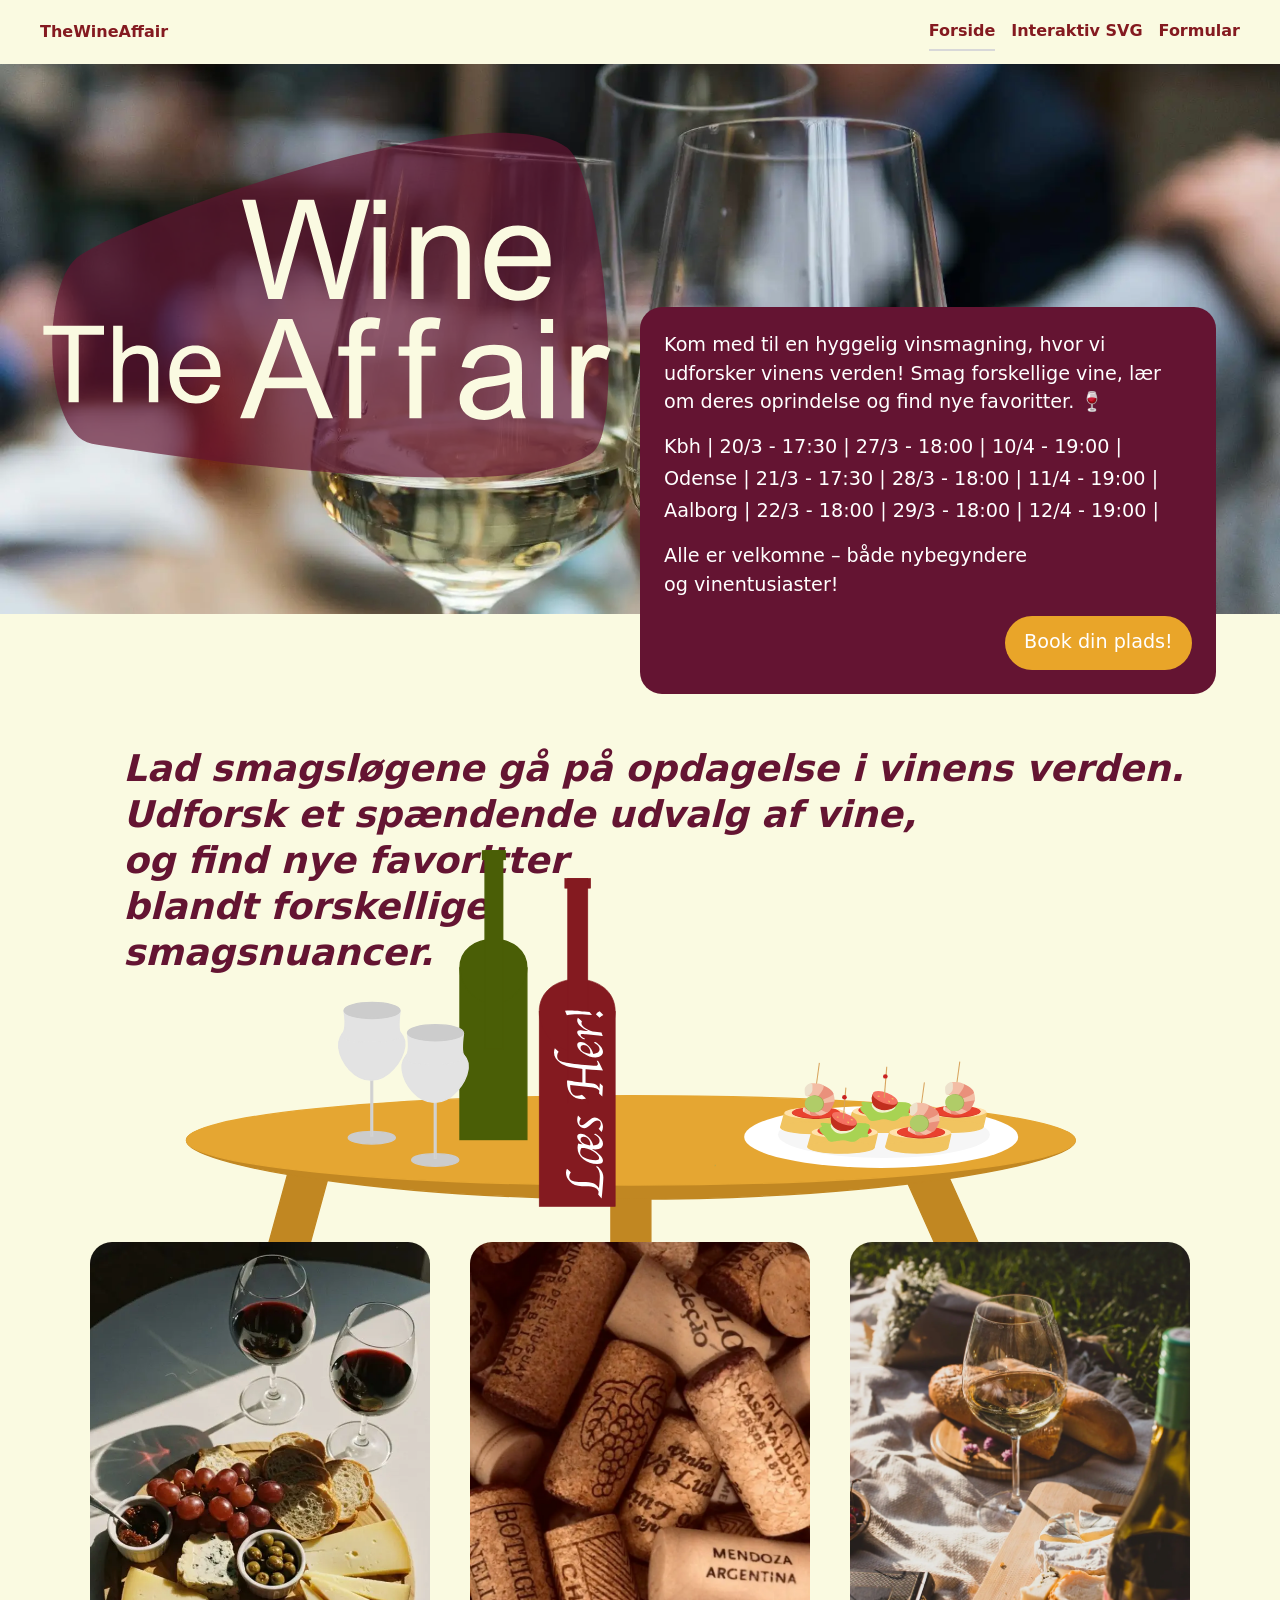
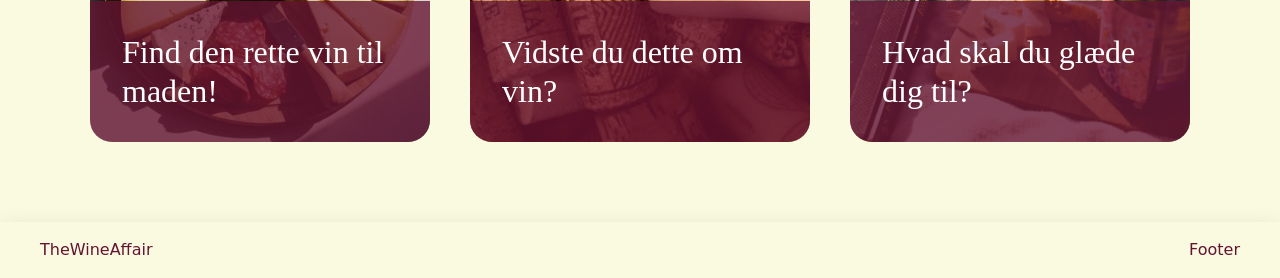
==== commit 42b3414a: "Merge pull request #5 from sl-lyager:sabine-mobilsite Sabine mobilsite" ====
--- a/index.html
+++ b/index.html
@@ -12,7 +12,7 @@
 <body>
   <header class="site-header">
     <div class="header-content">
-      <a class="site-logo" href="./">The Wine Affair</a>
+      <a class="site-logo" href="./">TheWineAffair</a>
       <nav class="site-nav">
         <button>Menu</button>
         <ul class="menu" id="menu" popover>
@@ -34,25 +34,26 @@
           oprindelse og
           find nye favoritter. 🍷</p>
         <div class="event-details">
-          <p>📅 Dato: [Dato]</p>
-          <p>🕒 Tid: [Tidspunkt]</p>
-          <p> 📍Sted: [Lokation]</p>
+          <p>Kbh | 20/3 - 17:30 | 27/3 - 18:00 | 10/4 - 19:00 |</p>
+          <p>Odense | 21/3 - 17:30 | 28/3 - 18:00 | 11/4 - 19:00 |</p>
+          <p>Aalborg | 22/3 - 18:00 | 29/3 - 18:00 | 12/4 - 19:00 |</p>
         </div>
-        <p>✉️ Tilmelding: Senest [frist] via [link].
+        <p>
           Alle er velkomne – både nybegyndere og vinentusiaster!</p>
-        <a href="#" class="book-button">Book din plads!</a>
+        <a class="book-button" href="form.html">Book din plads!</a>
       </div>
-      <img class="pil scroll-arrow" src="Imgs/arrow-down.svg" alt="downward arrow">
     </section>
 
     <section class="discovery-section">
-      <div class="text scroll">
-        <h2>Lad smagsløgene gå på opdagelse i vinens verden. Udforsk et spændende udvalg af vine, og find
-          nye
-          favoritter blandt
-          forskellige smagsnuancer</h2>
-        <h2>og aromaer.</h2>
-        <h2>Læs mere her!</h2>
+      <div class="text">
+        <h2>Lad smagsløgene gå på opdagelse i vinens verden.
+        </h2>
+        <h2>Udforsk et spændende udvalg af vine,</h2>
+        <h2>og find nye favoritter</h2>
+        <h2> blandt
+          forskellige</h2>
+        <h2>smagsnuancer.</h2>
+
       </div>
       <img class="table-illustation" src="Imgs/spisebord.svg" alt="illustration af en bord med vin og mad">
       <a href="svg.html" class="bottle-link">
@@ -132,7 +133,7 @@
 
   <footer class="site-footer">
     <div class="footer-content">
-      <p>The Wine affair</p>
+      <p>TheWineAffair</p>
       <p>Footer</p>
     </div>
   </footer>
--- a/style.css
+++ b/style.css
@@ -5,6 +5,7 @@
   --color-text: #ffffff;
   --color-muted: #641432;
   --color-border: #d8d8d8;
+
   --space-05: 0.5rem;
   --space-1: 1rem;
   --space-2: 2rem;
@@ -15,43 +16,6 @@
 }
 
 /* Globalt layout */
-
-.pil {
-  max-height: 18rem;
-}
-.scroll-arrow {
-  animation: fadeArrow linear both;
-  animation-timeline: scroll(root);
-  animation-range: 0 150px;
-}
-
-@keyframes fadeArrow {
-  from {
-    opacity: 85%;
-  }
-
-  to {
-    opacity: 0;
-  }
-}
-
-@keyframes reveal {
-  from {
-    opacity: 0;
-    clip-path: polygon(0% 0%, 0% 0%, 0% 100%, 0% 100%);
-  }
-  to {
-    opacity: 1;
-    clip-path: polygon(0% 0%, 100% 0%, 100% 100%, 0% 100%);
-  }
-}
-
-.scroll {
-  animation: reveal linear both;
-  animation-timeline: view();
-  animation-range: 50% 60%;
-}
-
 body {
   margin: 0;
   min-height: 100svh;
@@ -81,7 +45,7 @@
 
 .svg-page {
   display: grid;
-  gap: var(--space-1);
+  gap: var(--space-2);
 }
 
 .svg-intro {
@@ -96,10 +60,10 @@
 
 .svg-layout {
   display: grid;
-  gap: 0;
+  gap: var(--space-2);
   align-items: start;
   @media (width > 800px) {
-    grid-template-columns: 1fr min(80%, 50ch);
+    grid-template-columns: 1fr min(40%, 36ch);
   }
 }
 
@@ -112,10 +76,11 @@
 }
 
 .form-intro {
-  display: grid;
-  gap: var(--space-1);
-  align-content: start;
-  max-width: 60ch;
+  display: flex;
+  justify-content: center;
+  align-items: center;
+  width: 100%;
+  min-width: 0;
 }
 
 .form-intro p {
@@ -160,6 +125,9 @@
   display: grid;
   grid-template-columns: inherit;
   background: var(--color-surface);
+
+color:#841A20;
+box-shadow: 0 8px 25px #00000025;;
 }
 
 .header-content,
@@ -201,10 +169,19 @@
 .site-nav button {
   padding: 0.4rem 0.7rem;
   border: 1px solid var(--color-border);
-  background: var(--color-surface);
+  border-radius: 15px;
+  background: #841A20;
+color:var(--color-surface);
+font-weight: bold;
+
   @media (width > 600px) {
     display: none;
   }
+}
+
+.site-nav li{
+  color:#841A20;
+  font-weight: 600;
 }
 
 .menu {
@@ -213,6 +190,7 @@
   list-style: none;
   background: var(--color-surface);
   border: 1px solid var(--color-border);
+
   @media (width > 600px) {
     display: flex;
     gap: var(--space-1);
@@ -242,16 +220,12 @@
 .opsamling-placeholder {
   background: var(--color-surface);
   border: 1px solid var(--color-border);
-
-  margin-left: 2rem;
 }
 
 .panel {
   padding: var(--space-1);
   display: grid;
   gap: var(--space-1);
-  margin-top: 1rem;
-  margin-right: 6rem;
 }
 
 .svg-placeholder,
@@ -261,9 +235,18 @@
 }
 
 .form-placeholder {
+position:relative;
+z-index: 1;
+
+background-color: #fafae1;
+
+border-radius: 10px;
+padding: 40px;
+
+min-height: 0;
+
   min-height: -webkit-fill-available;
   min-height: stretch;
-  padding: var(--space-1);
 }
 
 /* Details */
@@ -278,11 +261,8 @@
 }
 
 .accordion-item p {
-  padding: 0 var(--space-3) var(--space-3);
-  text-align: center;
-  padding-top: 2rem;
-}
-/*color: var(--color-text);/*
+  padding: 0 var(--space-1) var(--space-1);
+  color: var(--color-muted);
 }
 
 /* Knap/link */
@@ -310,14 +290,15 @@
   grid-column: 1/-1;
   padding: 0;
 }
+
+/***************************FORSIDE*************************/
 /*.    HERO SECTION.   */
 .hero-section {
   position: relative;
-  margin: 0.5rem 1rem 0;
   height: 550px;
 }
 
-.hero-section > img {
+.hero-section img {
   width: 100%;
   height: 100%;
   object-fit: cover;
@@ -339,7 +320,10 @@
   bottom: -80px;
   width: 45%;
   padding: 1.5rem;
+
+  
   border-radius: 22px;
+
   background: var(--color-wine);
   color: (white);
 
@@ -371,22 +355,27 @@
   margin-top: 2rem;
 }
 
-.text {
+.discovery-section h2 {
   display: felx;
   flex-direction: column;
   gap: 10px;
+  z-index:-3;
 
   color: var(--color-wine);
-  font-size: 2.4rem;
+  font-size: 2.3rem;
   font-style: italic;
 
-  margin-left: 50px;
-  margin-top: 60px;
+  margin-left: 120px;
+  margin-right:70px;
+}
+
+.text{
+  margin-top:100px;
 }
 
 .table-illustation {
   position: relative;
-  top: -500px;
+  top: -465px;
   width: 100%;
   height: 100%;
   object-fit: contain;
@@ -396,7 +385,7 @@
 .bottle-link {
   position: absolute;
   left: 22%;
-  top: 28%;
+  top: 21%;
   width: 600px;
   height: 300px;
 }
@@ -409,7 +398,7 @@
   rotate: 90deg;
 }
 
-/*    ARTICLE CARDS. */
+/*. ARTICLE CARDS. */
 
 .article-grid {
   display: grid;
@@ -538,155 +527,39 @@
   background: rgba(0, 0, 0, 0.55);
 }
 
-/*.     SVG.     */
-
-summary::marker {
-  content: none;
-}
-
-summary {
-  display: flex;
+/**************************'SVG*****************************/
+
+.svg-page{
+  background-color: #A65F63;
+}
+
+.panel{
+  color:#e9a529;
+  background-color: #641432;
+}
+
+summary::marker{
+  content:none;
+}
+
+summary{
+  display:flex;
   align-items: center;
   justify-content: space-between;
 }
 
-summary::after {
-  content: "+";
-  font-family:
-    system-ui,
-    -apple-system,
-    BlinkMacSystemFont,
-    "Segoe UI",
-    Roboto,
-    Oxygen,
-    Ubuntu,
-    Cantarell,
-    "Open Sans",
-    "Helvetica Neue",
-    sans-serif;
-  font-weight: 400;
-  font-size: 1.1rem;
-}
-
-:open summary::after {
-  content: "-";
-}
-
-.color1 {
-  background-color: #641432;
-  color: #fafae1;
-}
-.color2 {
-  background-color: #a65f63;
-  color: #fafae1;
-}
-.color3 {
-  background-color: #4a5e06;
-  color: #fafae1;
-}
-
-.gul {
-  background-color: #e6a632;
-}
-
-.sort {
-  color: #641432;
-}
-
-.rødvin {
-  padding: 1rem;
-}
-
-.svg1 {
-  height: 25rem;
-  position: absolute;
-  top: 39.5rem;
-  right: 8.5rem;
-}
-
-.svg2 {
-  height: 5rem;
-  position: absolute;
-  top: 15rem;
-  right: 25rem;
-}
-
-.svg3 {
-  height: 5.25rem;
-  position: absolute;
-  top: 22rem;
-  right: 25rem;
-}
-
-.svg4 {
-  height: 5rem;
-  position: absolute;
-  top: 8rem;
-  right: 25rem;
-}
-
-.svg-placeholder {
-  height: 62rem;
-  margin-bottom: 5rem;
-  margin-left: 7rem;
-  margin-right: 7rem;
-  margin-top: 1rem;
-}
-
-.vinflaske {
-  transition: transform 0.5s ease;
-}
-
-/* Rosévin */
-.svg2.pop {
-  transform: translateX(120px) scale(1.15);
-}
-
-/* Hvidvin */
-.svg3.pop {
-  transform: translateX(120px) scale(1.15);
-}
-
-/* Rødvin */
-.svg4.pop {
-  transform: translateX(120px) scale(1.15);
-}
-
-.vin-animation {
-  position: absolute;
-  top: -20 rem;
-  left: 5rem;
-
-  z-index: 10;
-}
-.vin-animation2 {
-  position: absolute;
-  top: -20 rem;
-  left: 3rem;
-  opacity: 0;
-  pointer-events: none;
-  z-index: 10;
-}
-.vin-animation3 {
-  position: absolute;
-  top: -20 rem;
-  left: 3rem;
-  opacity: 0;
-  pointer-events: none;
-  z-index: 10;
-}
-
-.vin-animation {
-  position: absolute;
-  opacity: 0;
-  pointer-events: none;
-}
-
-.vin-animation.active {
-  opacity: 1;
-}
-
-/*html{
+summary::after{
+  content:"+";
+  font-family: system-ui, -apple-system, BlinkMacSystemFont, 'Segoe UI', Roboto, Oxygen, Ubuntu, Cantarell, 'Open Sans', 'Helvetica Neue', sans-serif;
+font-weight:400;
+font-size:1.1rem;
+}
+
+:open summary::after{
+  content:"-";
+}
+
+html{
   interpolate-size: allow-keywords;
 }
 
@@ -697,6 +570,653 @@
   transition-behavior: allow-discrete;
 }
 
-:open::details-contet{
+details:open::details-content{
   height:auto;
-}*/
+}
+
+
+/****************************************FORMULAR******************************/
+
+.form-page{
+position: relative;
+
+margin:60px;
+padding: 60px;
+
+border-radius:15px;
+background-color: #641432;
+
+display:grid;
+grid-template-columns: 1fr 1fr;
+gap:3rem;
+
+align-items:center;
+}
+
+
+.form-placeholder fieldset{
+  margin: 0 0 24px;
+  padding:20px;
+
+  border: 1px solid #e9a529;
+  border-radius: 12px;
+  
+  display:grid;
+  gap:10px;
+  
+}
+
+.form-placeholder legend{
+padding:0 11px;
+
+color:#641432;
+font-family: serif;
+font-size: 1.25rem;
+  font-weight: bold;
+  
+  
+}
+
+.form-placeholder button{
+  cursor:pointer;
+  margin:10px;
+  padding-inline:20px;
+padding-block: 10px;
+
+  background-color: #641432;
+  border: 1px solid #641432;
+  border-radius: 10px;
+  
+  color: var(--color-page);
+  font-weight: bold;
+}
+
+.form-placeholder label{
+  color: #641432;
+  font-size: 0.95rem;
+  font-weight: 500;
+}
+
+.form-placeholder
+input:not([type="radio"]):not([type="checkbox"]):not([type="range"]),
+.form-placeholder select {
+  width: 100%;
+box-sizing:border-box;
+
+padding: 13px 16px;
+
+border: 1px solid #d8b77a;
+border-radius: 8px;
+
+background: #fffef5;
+color: #641432;
+
+font-size: 0.95rem;
+}
+
+.form-placeholder input:focus,
+.form-placeholder select:focus{
+  outline:2px solid #e9a529;
+  outline-offset:2px;
+}
+
+.form-placeholder input[type="radio"],
+.form-placeholder input[type="checkbox"]{
+  accent-color:var(--color-muted);
+  width: 17px;
+  height: 17px;
+  cursor: pointer;
+  margin-right: 8px;
+}
+
+.form-placeholder input[type="range"]{
+  width: 100%;
+  accent-color: var(--color-muted);
+}
+
+.form-placeholder button{
+  display: block;
+  width: 100%;
+
+  margin: 24px 0 0 16px;
+  padding: 16px;
+
+  background: #641432;
+  color: #fafae1;
+
+  border: 2px solid #641432;
+  border-radius: 30px;
+
+  font-size: 1.1rem;
+  font-weight: bold;
+
+  cursor:pointer;
+  transition: 0.3s ease;
+}
+
+.form-placeholder button:hover{
+  background-color: #e9a529;
+  color: #641432;
+  border-color: #e9a529;
+}
+
+input{
+  accent-color:#841A20;
+  border: solid 1px #64143161;
+  border-radius: 3px;
+}
+
+:focus-visible{
+  outline: 3px solid #841A20;
+  outline-offset:2px;
+}
+
+.class-message{
+  display:none;
+color:red;
+font-size: 0.85rem;
+margin-bottom: 5px;
+}
+
+.class-message.show{
+  display:block;
+}
+
+.vin-label{
+  position: relative;
+
+  width: min(100%,600px);
+  min-height: 900px;
+  margin-left: 0 auto;
+padding: 60px 55px;
+box-sizing:border-box;
+
+  display: flex;
+  justify-content: center;
+  align-items: center;
+
+  border:2px solid #e9a529;
+  border-radius: 48% 48% 20px 20px / 15% 15% 20px 20px;
+
+  background-color: #fafae1;
+  color: #641432;
+
+  box-shadow: 0 8px 25px #00000015;
+  transition: background-color 0.4s,color 0.4s;
+
+  transform:translateY(-200px);
+}
+
+.vin-label::before{
+  content:"";
+  position: absolute;
+  inset: 15px;
+
+  border: 1px solid #e9a529;
+  border-radius: 48% 48% 15px 15px / 15% 15% 15px 15px;
+
+  pointer-events: none;
+}
+
+/* tekst på mærkat. */
+.vin-label-content{
+  position: absolute;
+z-index: 1;
+
+  display: flex;
+  flex-direction: column;
+  justify-content: center;
+  align-items: center;
+
+  text-align: center;
+  color:#641432;
+gap:0.8rem;
+
+width: 100%;
+gap:1.3rem;
+
+}
+
+.label-brand{
+  font-size:0.7rem;
+  letter-spacing:2px;
+  font-weight: bold;
+  padding-bottom: 50px;
+}
+
+.vin-label-content h1{
+  font-family: serif;
+  font-size: 4rem;
+  font-style: italic;
+  color:#641432;
+  padding-bottom: 40px;
+}
+
+.vin-label-content h2{
+  font-family: serif;
+  font-size: 2.5rem;
+  font-weight: normal;
+}
+
+.vin-label-content p{
+  width:80%;
+  color:#641432;
+  font-size: 1.2rem;
+  line-height: 1.5;
+}
+
+.vin-label-content .label-footer{
+  font-size:1.2rem;
+  letter-spacing:2px;
+  font-weight:bold;
+  padding-top: 110px;
+}
+
+.form-illustration{
+
+ position:absolute;
+
+ z-index: 3;
+
+ width: 670px;
+
+ left: 43%;
+ top: 66%;
+
+ transform: translate(-50%,-50%);
+
+ pointer-events:none;
+}
+
+/***********************************OPSAMLINGSSIDE*********************************/
+
+/*. standardfarve. */
+.opsamling-placeholder{
+  background-color: #641432;
+  color: #fafae1;
+}
+
+
+/*. rødvin */
+.opsamling-placeholder[data-vin="rodvin"]{
+  background-color: #641432;
+}
+
+/*. Hvidvin. */
+.opsamling-placeholder[data-vin="hvidvin"]{
+  background-color: #e9d9a8;
+  color:#641432
+}
+
+/* Rosévin. */
+.opsamling-placeholder[data-vin="rosevin"]{
+  background-color:#A65F63;
+color:white;
+}
+
+/*.  LAYOUT.  */
+.opsamling-page{
+  display: grid;
+  grid-template-columns: 1fr;
+  justify-items: center;
+  gap: 2rem;
+  padding: 3rem 1rem;
+}
+
+.opsamling-intro{
+  text-align: center;
+  justify-items: center;
+}
+
+/*.  Selve vinetiketten. */
+.opsamling-placeholder{
+  position: relative;
+
+  width: min(100%,370px);
+  min-height: 570px;
+
+  padding:100px 35px 75px;
+
+  display: flex;
+  justify-content: center;
+
+  border:none;
+  border-radius: 48% 48% 20px 20px / 15% 15% 20px 20px;
+
+  background-color: #641432;
+  color: #fafae1;
+
+  box-shadow: 0 8px 25px #00000015;
+  transition: background-color 0.4s,color 0.4s;
+}
+
+/* invendig guldkant */
+.opsamling-placeholder::before{
+  content:"";
+
+  position:absolute;
+  inset:15px;
+
+  opacity: 0.45;
+  pointer-events:none;
+}
+
+/* INDHOLD. */
+.etiket-indhold{
+  position:relative;
+  z-index:1;
+
+  width: 100%;
+
+  display: flex;
+  flex-direction: column;
+  align-items: center;
+
+  text-align: center;
+  gap: 1rem;
+}
+
+.etiket-overtekst,
+.lille-overskrift{
+  letter-spacing: 2px;
+  opacity: 0.8;
+}
+
+/* NAVN */
+.navn{
+  font-family: "DM Serif Display", serif;
+  font-size: 2.3rem;
+  font-weight: normal;
+  font-style: italic;
+}
+
+.etiket-linje{
+  width: 65%;
+  height: 1px;
+  background: currentColor;
+  opacity: 0.5;
+}
+
+/*.  eventinformation */
+.event-info{
+  display:grid;
+  gap:0.4rem;
+  font-size: 0.9rem;
+}
+
+/*.  Vin og niveau. */
+.vin-info{
+  display:grid;
+  gap:0.5rem;
+  margin-top: 0.5rem;
+}
+
+.vin-output{
+  font-family:"DM Serif Display",serif;
+  font-size: 1.8rem;
+  font-weight: normal;
+  font-style: italic;
+}
+
+.niveau-output{
+  font-size: 1rem;
+  font-weight: normal;
+}
+
+/*.  Forventninger */
+.forventninger{
+  display:grid;
+  gap:0.5rem;
+  margin-top: 0.5rem;
+}
+
+.forventninger-output{
+font-family: serif;
+font-size: 0.95rem;
+line-height: 1.6;
+}
+
+/*.   personlig profil. */
+.profil{
+  display:grid;
+  gap:0.5rem;
+  margin-top: 0.5rem;
+}
+
+.profil-output{
+  font-size: 0.9rem;
+  line-height: 1.6;
+}
+
+/* Afslutning */
+.etiket-footer{
+  font-family: serif;
+  font-style: italic;
+  font-size:1rem;
+  margin-top: 0.5rem;
+}
+
+/*.  Farvetemaer. */
+.opsamling-placeholder[data-vin="rodvin"]{
+  background-color: #641432;
+  color: #fafae1;
+}
+
+.opsamling-placeholder[data-vin="hvidvin"]{
+  background-color:#e9e9bd;
+  color:#641432
+}
+
+.opsamling-placeholder[data-vin="rosevin"]{
+  background-color:#A65F63;
+  color:#641432;
+}
+
+.opsamling-intro a{
+ cursor:pointer;
+  margin:10px;
+  padding-inline:20px;
+padding-block: 10px;
+
+  background-color: var(--color-gold);
+  border: 1px solid var(--color-gold);
+  border-radius: 10px;
+  
+  color: var(--color-muted);
+  font-weight: bold;
+}
+
+/***********************MOBIL********************************/
+
+@media (max-width:700px){
+  
+  html,
+  body{
+    max-width:100%;
+  }
+  
+  .header-content,
+  .footer-content{
+    padding-inline: 1rem;
+  }
+
+/*.  FORSIDE.  */
+.hero-section{
+  height: auto;
+  display: flex;
+  flex-direction: column;
+}
+
+.hero-section img:first-child{
+  height: 320px;
+  width: 100%;
+  object-fit: cover;
+}
+
+.logo{
+  width:60%;
+  max-width:700px;
+  left:1rem;
+  top:1.5rem;
+}
+
+.event-card{
+  position: relative;
+  top: 5%;
+  right: auto;
+  bottom: auto;
+
+  width: auto;
+  height: auto;
+
+  margin: -2rem 1rem o;
+  padding:1.2rem;
+
+  font-size:1rem;
+  z-index:2;
+}
+
+.book-button{
+  justify-self: stretch;
+  text-align: center;
+}
+
+.discovery-section{
+  min-height:0;
+  margin:2rem 1rem;
+}
+
+.discovery-section h2{
+  display: block;
+  font-size: 1.6rem;
+  line-height: 1.3;
+
+  margin: 0;
+
+}
+
+ .text{
+   margin-top: 25px; 
+  }
+
+  .table-illustation{
+    
+    top: -10%;
+
+    display: block;
+    width: 120%;
+height: auto;
+margin-right: 30px;
+
+object-fit: contain;
+  }
+
+  .bottle-link{
+    width: 50%;
+    height: auto;
+    left: 27%;
+    top: 45%;
+  }
+
+  .bottle-link img{
+    width: 100%;
+    height: auto;
+
+  
+  }
+
+  .article-grid{
+    grid-template-columns:1fr;
+
+    width: 88%;
+    gap:1.5rem;
+
+    margin: 2rem auto;
+    padding-bottom:2rem;
+  }
+
+  .article-section{
+    top: -30%;
+    height: auto;
+  }
+  
+  .card-content{
+    aspect-ratio:4/5;
+  }
+
+  .card-content h3{
+    padding: 1.2rem;
+    font-size: 1.5rem;
+  }
+
+
+  /*.   Formluar.   */
+  .form-page{
+    grid-template-columns: 1fr;
+
+    margin: 1rem;
+    padding:1rem;
+
+    gap:1.5rem;
+  }
+
+  .form-intro{
+    width:100%;
+    min-width:0;
+  }
+
+  .vin-label{
+    width:100%;
+    min-height:650px;
+
+    padding:35px 25px;
+
+    transform:none;
+  }
+
+  .vin-label-content{
+    width:100%;
+    padding:0 1rem;
+    box-sizing: 15px;
+  }
+
+  .vin-label-content h1{
+    font-size:3rem;
+    padding-bottom:15px;
+  }
+
+  .vin-label::before h2{
+    font-size: 1.7rem;
+}
+
+.vin-label-content .label-footer{
+  padding-top:35px;
+  font-size:1rem;
+}
+
+.form-illustration{
+  position: static;
+  width: 100%;
+  max-width:400px;
+  height:auto;
+
+  transform:none;
+}
+
+.form-placeholder{
+  width:100%;
+  min-height:0;
+
+  padding:1rem;
+  box-sizing:border-box;
+}
+
+.form-placeholder fieldset{
+  padding:1rem;
+}
+
+.form-placeholder button{
+  width:100%;
+  margin:1rem 0 0;
+}
+}
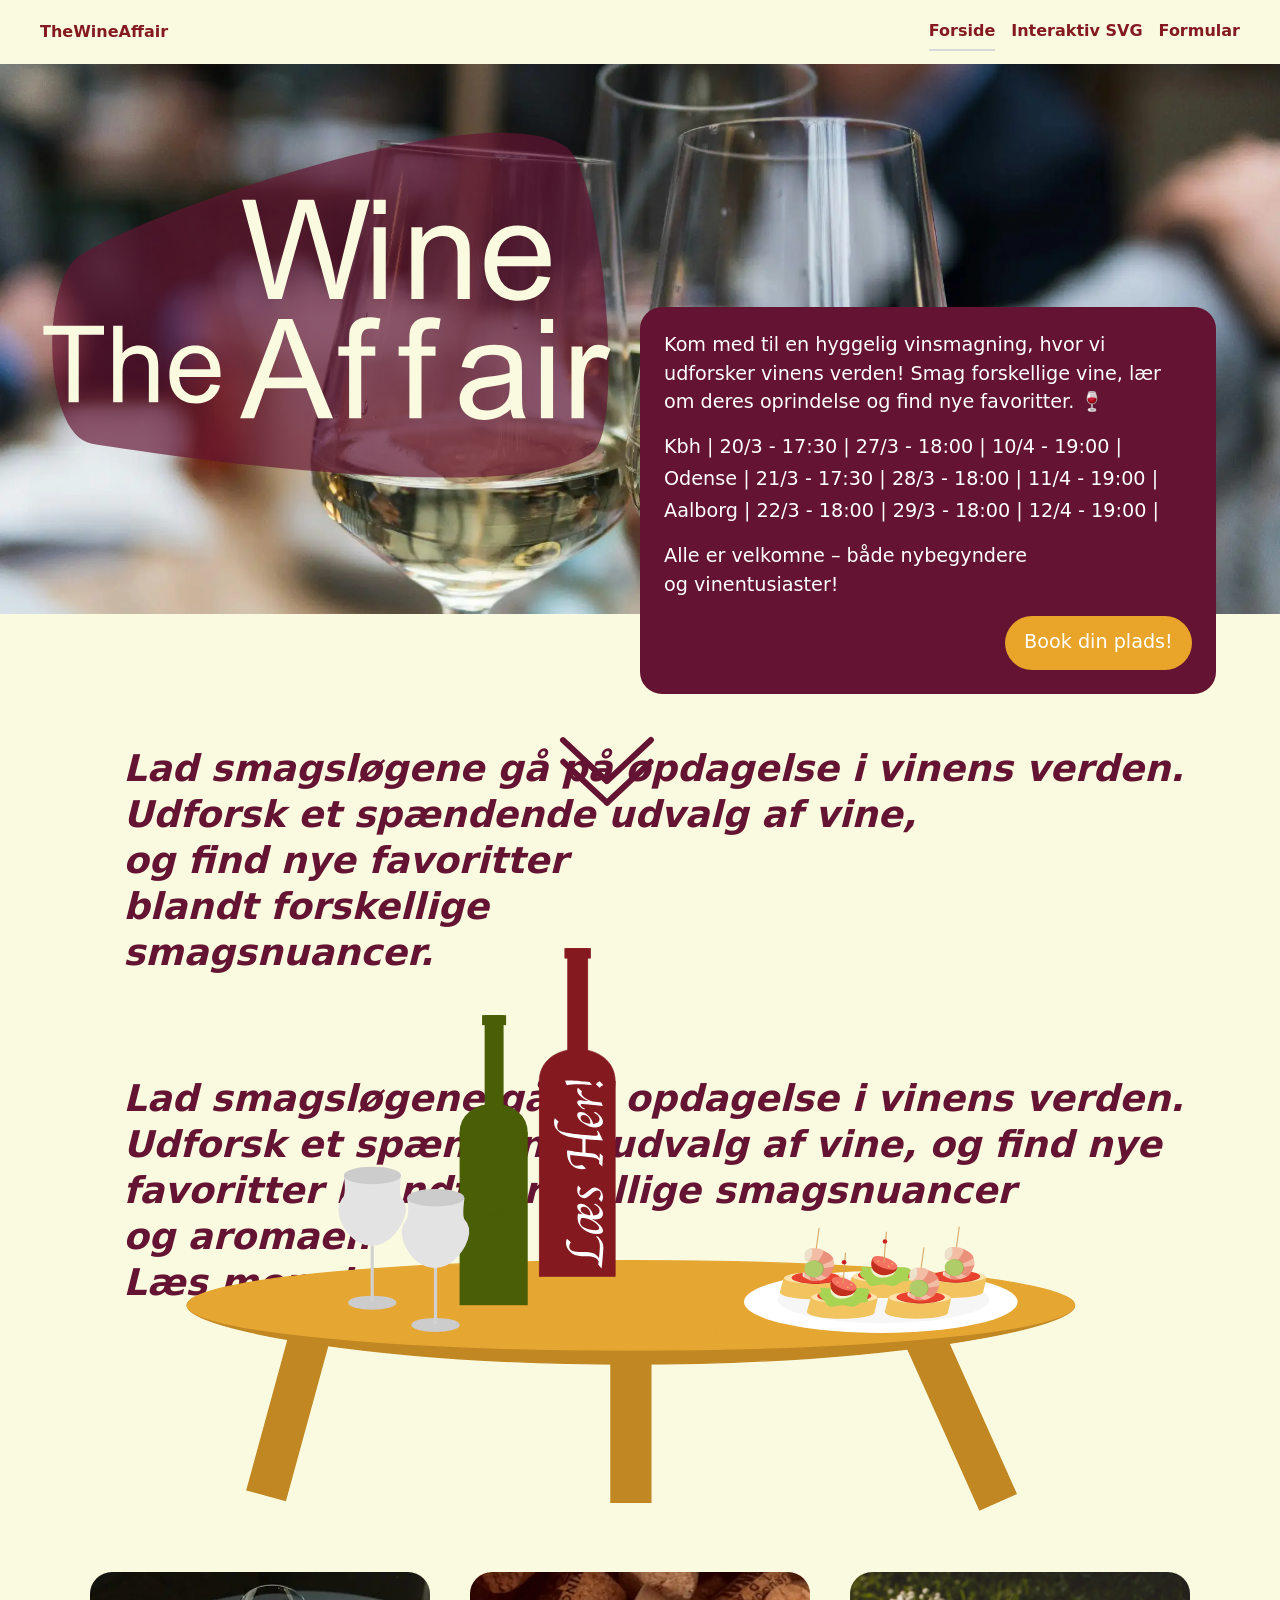
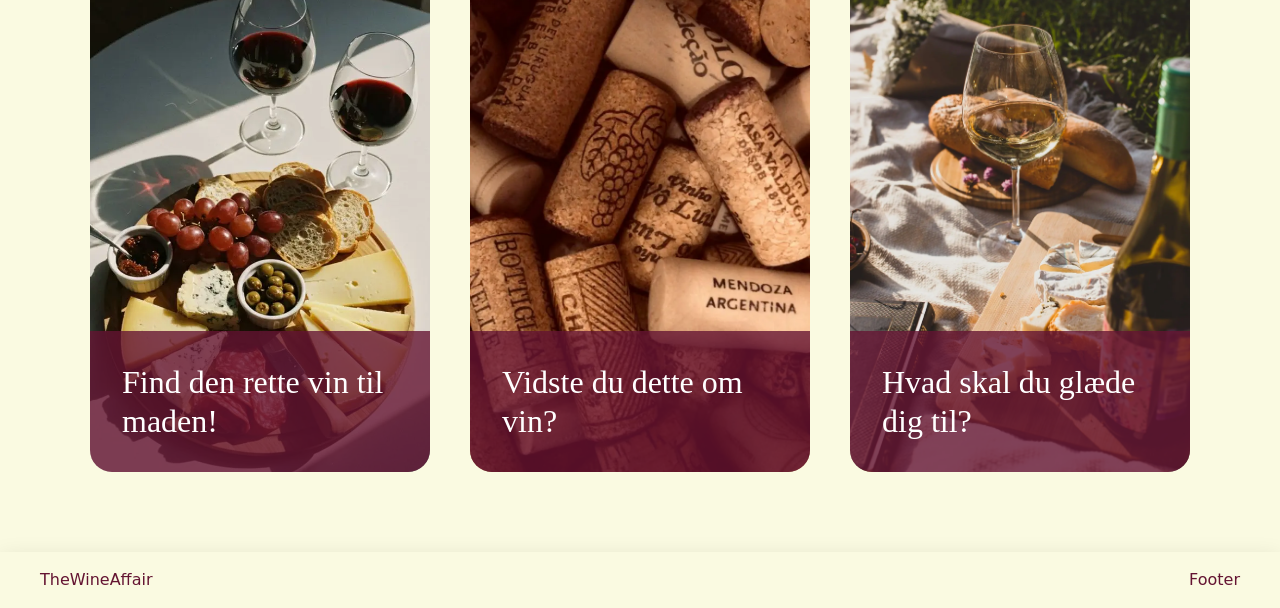
==== commit c802fb78: "Merge remote-tracking branch 'origin/caya-svg' into sabine-mobilsite-1" ====
--- a/index.html
+++ b/index.html
@@ -42,6 +42,7 @@
           Alle er velkomne – både nybegyndere og vinentusiaster!</p>
         <a class="book-button" href="form.html">Book din plads!</a>
       </div>
+      <img class="pil scroll-arrow" src="Imgs/arrow-down.svg" alt="downward arrow">
     </section>
 
     <section class="discovery-section">
@@ -54,10 +55,17 @@
           forskellige</h2>
         <h2>smagsnuancer.</h2>
 
-      </div>
-      <img class="table-illustation" src="Imgs/spisebord.svg" alt="illustration af en bord med vin og mad">
-      <a href="svg.html" class="bottle-link">
-        <img src="Imgs/rødvinflaske.svg" alt="rødvinflaske"></a>
+        <div class="text scroll">
+          <h2>Lad smagsløgene gå på opdagelse i vinens verden. Udforsk et spændende udvalg af vine, og find
+            nye
+            favoritter blandt
+            forskellige smagsnuancer</h2>
+          <h2>og aromaer.</h2>
+          <h2>Læs mere her!</h2>
+        </div>
+        <img class="table-illustation" src="Imgs/spisebord.svg" alt="illustration af en bord med vin og mad">
+        <a href="svg.html" class="bottle-link">
+          <img src="Imgs/rødvinflaske.svg" alt="rødvinflaske"></a>
     </section>
 
     <section class="article-grid">
--- a/style.css
+++ b/style.css
@@ -16,6 +16,43 @@
 }
 
 /* Globalt layout */
+
+.pil {
+  max-height: 18rem;
+}
+.scroll-arrow {
+  animation: fadeArrow linear both;
+  animation-timeline: scroll(root);
+  animation-range: 0 150px;
+}
+
+@keyframes fadeArrow {
+  from {
+    opacity: 85%;
+  }
+
+  to {
+    opacity: 0;
+  }
+}
+
+@keyframes reveal {
+  from {
+    opacity: 0;
+    clip-path: polygon(0% 0%, 0% 0%, 0% 100%, 0% 100%);
+  }
+  to {
+    opacity: 1;
+    clip-path: polygon(0% 0%, 100% 0%, 100% 100%, 0% 100%);
+  }
+}
+
+.scroll {
+  animation: reveal linear both;
+  animation-timeline: view();
+  animation-range: 50% 60%;
+}
+
 body {
   margin: 0;
   min-height: 100svh;
@@ -45,7 +82,7 @@
 
 .svg-page {
   display: grid;
-  gap: var(--space-2);
+  gap: var(--space-1);
 }
 
 .svg-intro {
@@ -60,10 +97,10 @@
 
 .svg-layout {
   display: grid;
-  gap: var(--space-2);
+  gap: 0;
   align-items: start;
   @media (width > 800px) {
-    grid-template-columns: 1fr min(40%, 36ch);
+    grid-template-columns: 1fr min(80%, 50ch);
   }
 }
 
@@ -220,12 +257,16 @@
 .opsamling-placeholder {
   background: var(--color-surface);
   border: 1px solid var(--color-border);
+
+  margin-left: 2rem;
 }
 
 .panel {
   padding: var(--space-1);
   display: grid;
   gap: var(--space-1);
+  margin-top: 1rem;
+  margin-right: 6rem;
 }
 
 .svg-placeholder,
@@ -261,8 +302,11 @@
 }
 
 .accordion-item p {
-  padding: 0 var(--space-1) var(--space-1);
-  color: var(--color-muted);
+  padding: 0 var(--space-3) var(--space-3);
+  text-align: center;
+  padding-top: 2rem;
+}
+/*color: var(--color-text);/*
 }
 
 /* Knap/link */
@@ -538,25 +582,150 @@
   background-color: #641432;
 }
 
-summary::marker{
-  content:none;
-}
-
-summary{
-  display:flex;
+summary::marker {
+  content: none;
+}
+
+summary {
+  display: flex;
   align-items: center;
   justify-content: space-between;
 }
 
-summary::after{
-  content:"+";
-  font-family: system-ui, -apple-system, BlinkMacSystemFont, 'Segoe UI', Roboto, Oxygen, Ubuntu, Cantarell, 'Open Sans', 'Helvetica Neue', sans-serif;
-font-weight:400;
-font-size:1.1rem;
-}
-
-:open summary::after{
-  content:"-";
+summary::after {
+  content: "+";
+  font-family:
+    system-ui,
+    -apple-system,
+    BlinkMacSystemFont,
+    "Segoe UI",
+    Roboto,
+    Oxygen,
+    Ubuntu,
+    Cantarell,
+    "Open Sans",
+    "Helvetica Neue",
+    sans-serif;
+  font-weight: 400;
+  font-size: 1.1rem;
+}
+
+:open summary::after {
+  content: "-";
+}
+
+.color1 {
+  background-color: #641432;
+  color: #fafae1;
+}
+.color2 {
+  background-color: #a65f63;
+  color: #fafae1;
+}
+.color3 {
+  background-color: #4a5e06;
+  color: #fafae1;
+}
+
+.gul {
+  background-color: #e6a632;
+}
+
+.sort {
+  color: #641432;
+}
+
+.rødvin {
+  padding: 1rem;
+}
+
+.svg1 {
+  height: 25rem;
+  position: absolute;
+  top: 39.5rem;
+  right: 8.5rem;
+}
+
+.svg2 {
+  height: 5rem;
+  position: absolute;
+  top: 15rem;
+  right: 25rem;
+}
+
+.svg3 {
+  height: 5.25rem;
+  position: absolute;
+  top: 22rem;
+  right: 25rem;
+}
+
+.svg4 {
+  height: 5rem;
+  position: absolute;
+  top: 8rem;
+  right: 25rem;
+}
+
+.svg-placeholder {
+  height: 62rem;
+  margin-bottom: 5rem;
+  margin-left: 7rem;
+  margin-right: 7rem;
+  margin-top: 1rem;
+}
+
+.vinflaske {
+  transition: transform 0.5s ease;
+}
+
+/* Rosévin */
+.svg2.pop {
+  transform: translateX(120px) scale(1.15);
+}
+
+/* Hvidvin */
+.svg3.pop {
+  transform: translateX(120px) scale(1.15);
+}
+
+/* Rødvin */
+.svg4.pop {
+  transform: translateX(120px) scale(1.15);
+}
+
+.vin-animation {
+  position: absolute;
+  top: -20 rem;
+  left: 5rem;
+
+  z-index: 10;
+}
+.vin-animation2 {
+  position: absolute;
+  top: -20 rem;
+  left: 3rem;
+  opacity: 0;
+  pointer-events: none;
+  z-index: 10;
+}
+.vin-animation3 {
+  position: absolute;
+  top: -20 rem;
+  left: 3rem;
+  opacity: 0;
+  pointer-events: none;
+  z-index: 10;
+}
+
+.vin-animation {
+  position: absolute;
+  opacity: 0;
+  pointer-events: none;
+}
+
+.vin-animation.active {
+  opacity: 1;
 }
 
 html{
@@ -1219,4 +1388,5 @@
   width:100%;
   margin:1rem 0 0;
 }
-}+}
+
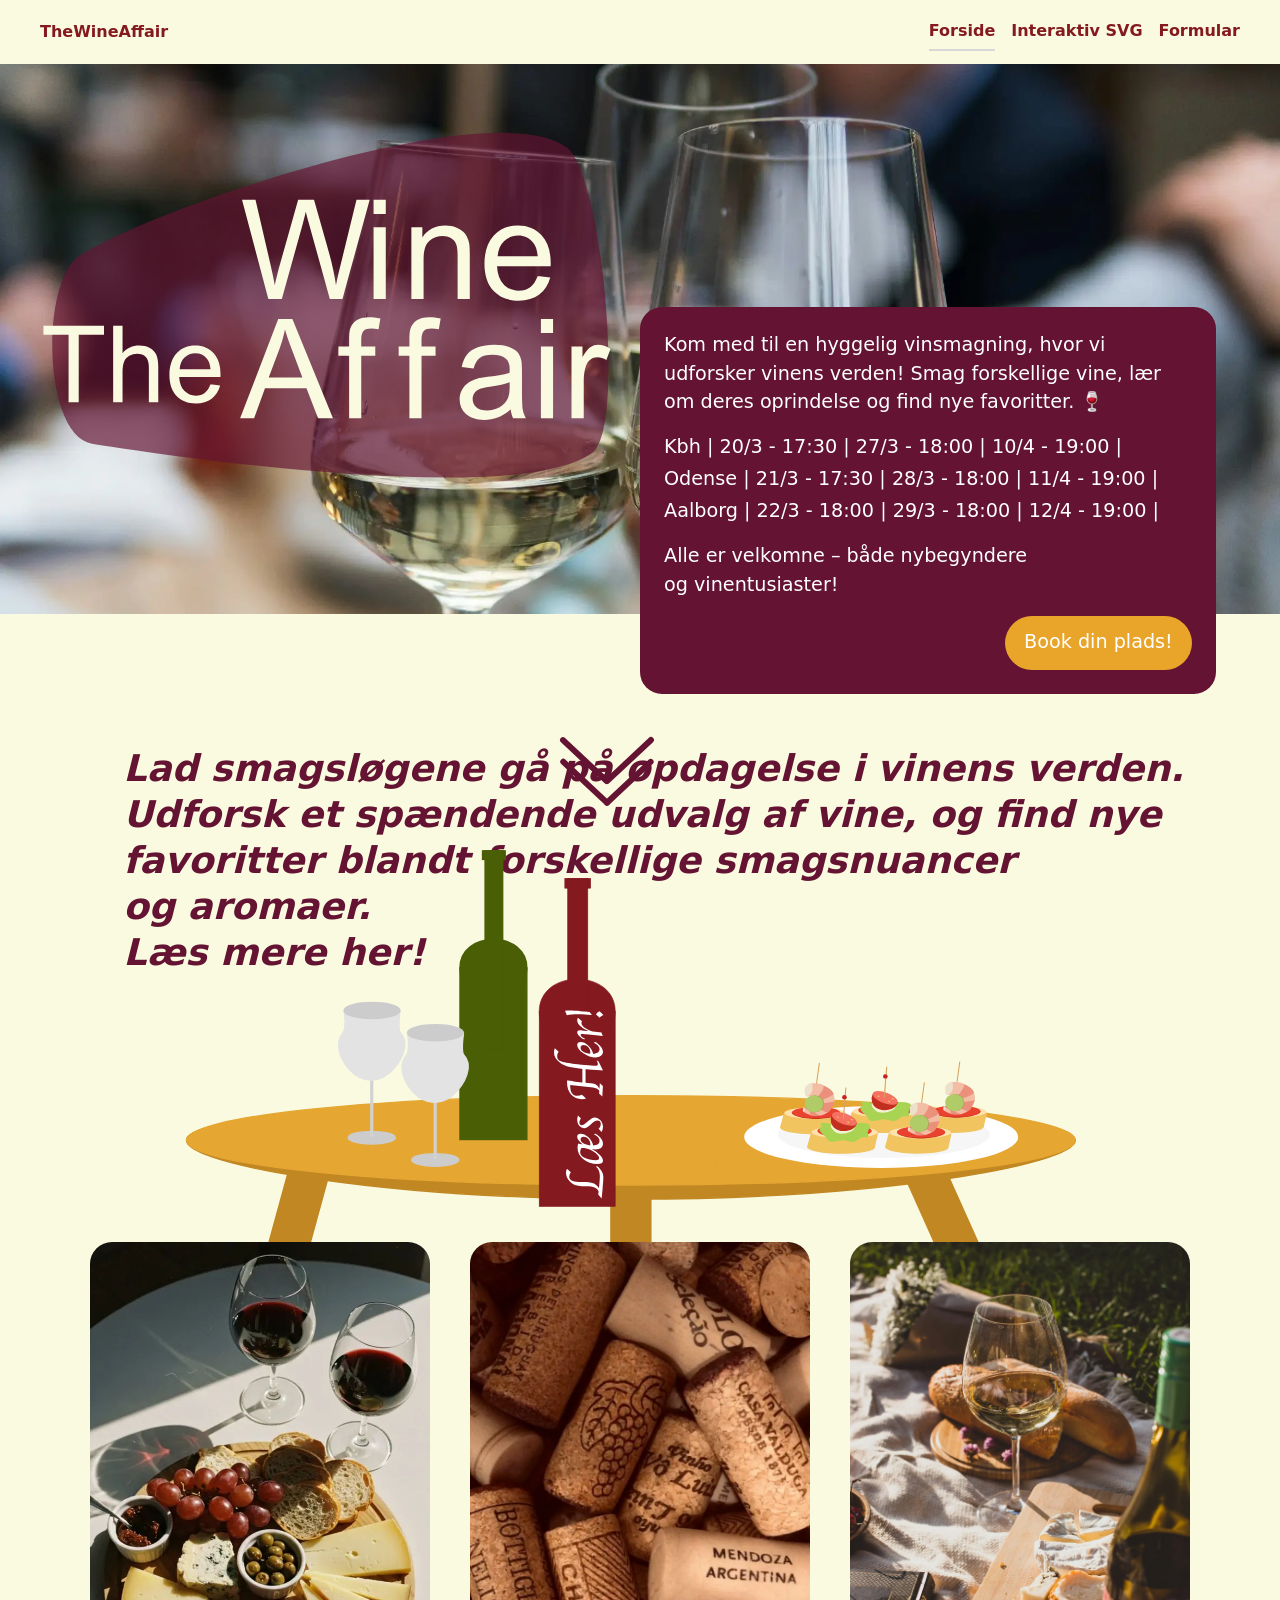
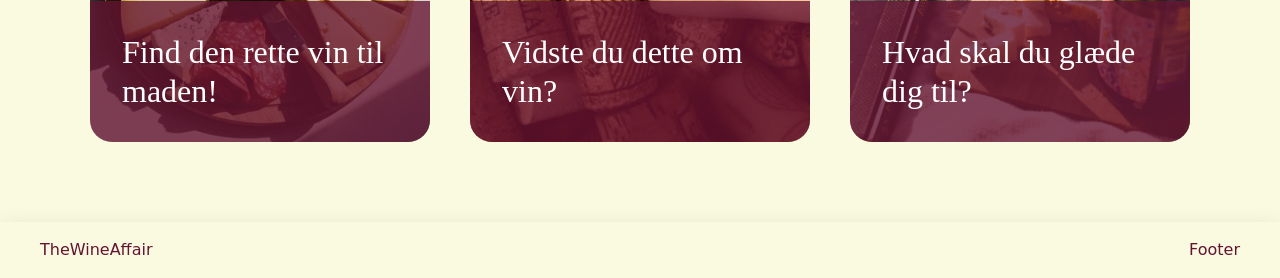
==== commit 2b7cb4ae: "commit" ====
--- a/index.html
+++ b/index.html
@@ -46,26 +46,18 @@
     </section>
 
     <section class="discovery-section">
-      <div class="text">
-        <h2>Lad smagsløgene gå på opdagelse i vinens verden.
-        </h2>
-        <h2>Udforsk et spændende udvalg af vine,</h2>
-        <h2>og find nye favoritter</h2>
-        <h2> blandt
-          forskellige</h2>
-        <h2>smagsnuancer.</h2>
 
-        <div class="text scroll">
-          <h2>Lad smagsløgene gå på opdagelse i vinens verden. Udforsk et spændende udvalg af vine, og find
-            nye
-            favoritter blandt
-            forskellige smagsnuancer</h2>
-          <h2>og aromaer.</h2>
-          <h2>Læs mere her!</h2>
-        </div>
-        <img class="table-illustation" src="Imgs/spisebord.svg" alt="illustration af en bord med vin og mad">
-        <a href="svg.html" class="bottle-link">
-          <img src="Imgs/rødvinflaske.svg" alt="rødvinflaske"></a>
+      <div class="text scroll">
+        <h2>Lad smagsløgene gå på opdagelse i vinens verden. Udforsk et spændende udvalg af vine, og find
+          nye
+          favoritter blandt
+          forskellige smagsnuancer</h2>
+        <h2>og aromaer.</h2>
+        <h2>Læs mere her!</h2>
+      </div>
+      <img class="table-illustation" src="Imgs/spisebord.svg" alt="illustration af en bord med vin og mad">
+      <a href="svg.html" class="bottle-link">
+        <img src="Imgs/rødvinflaske.svg" alt="rødvinflaske"></a>
     </section>
 
     <section class="article-grid">
--- a/style.css
+++ b/style.css
@@ -1178,7 +1178,7 @@
 
 .opsamling-placeholder[data-vin="rosevin"]{
   background-color:#A65F63;
-  color:#641432;
+  color:#3a0a1b;
 }
 
 .opsamling-intro a{
@@ -1260,17 +1260,16 @@
   font-size: 1.6rem;
   line-height: 1.3;
 
-  margin: 0;
-
+  margin:0;
 }
 
  .text{
-   margin-top: 25px; 
+   margin-top: -170px; 
   }
 
   .table-illustation{
     
-    top: -10%;
+    top: -30%;
 
     display: block;
     width: 120%;
@@ -1284,14 +1283,14 @@
     width: 50%;
     height: auto;
     left: 27%;
-    top: 45%;
+    top: 2%;
+
   }
 
   .bottle-link img{
     width: 100%;
     height: auto;
 
-  
   }
 
   .article-grid{
@@ -1305,7 +1304,7 @@
   }
 
   .article-section{
-    top: -30%;
+    top: -40%;
     height: auto;
   }
   
@@ -1339,8 +1338,12 @@
     min-height:650px;
 
     padding:35px 25px;
-
+z-index:1;
     transform:none;
+  }
+
+  .label-brand{
+    padding-bottom: 5px;
   }
 
   .vin-label-content{
@@ -1364,20 +1367,24 @@
 }
 
 .form-illustration{
-  position: static;
   width: 100%;
   max-width:400px;
   height:auto;
 
   transform:none;
+  z-index:2;
+
+  top:540px
 }
 
 .form-placeholder{
-  width:100%;
+  width:90%;
   min-height:0;
 
   padding:1rem;
   box-sizing:border-box;
+
+  z-index:3;
 }
 
 .form-placeholder fieldset{
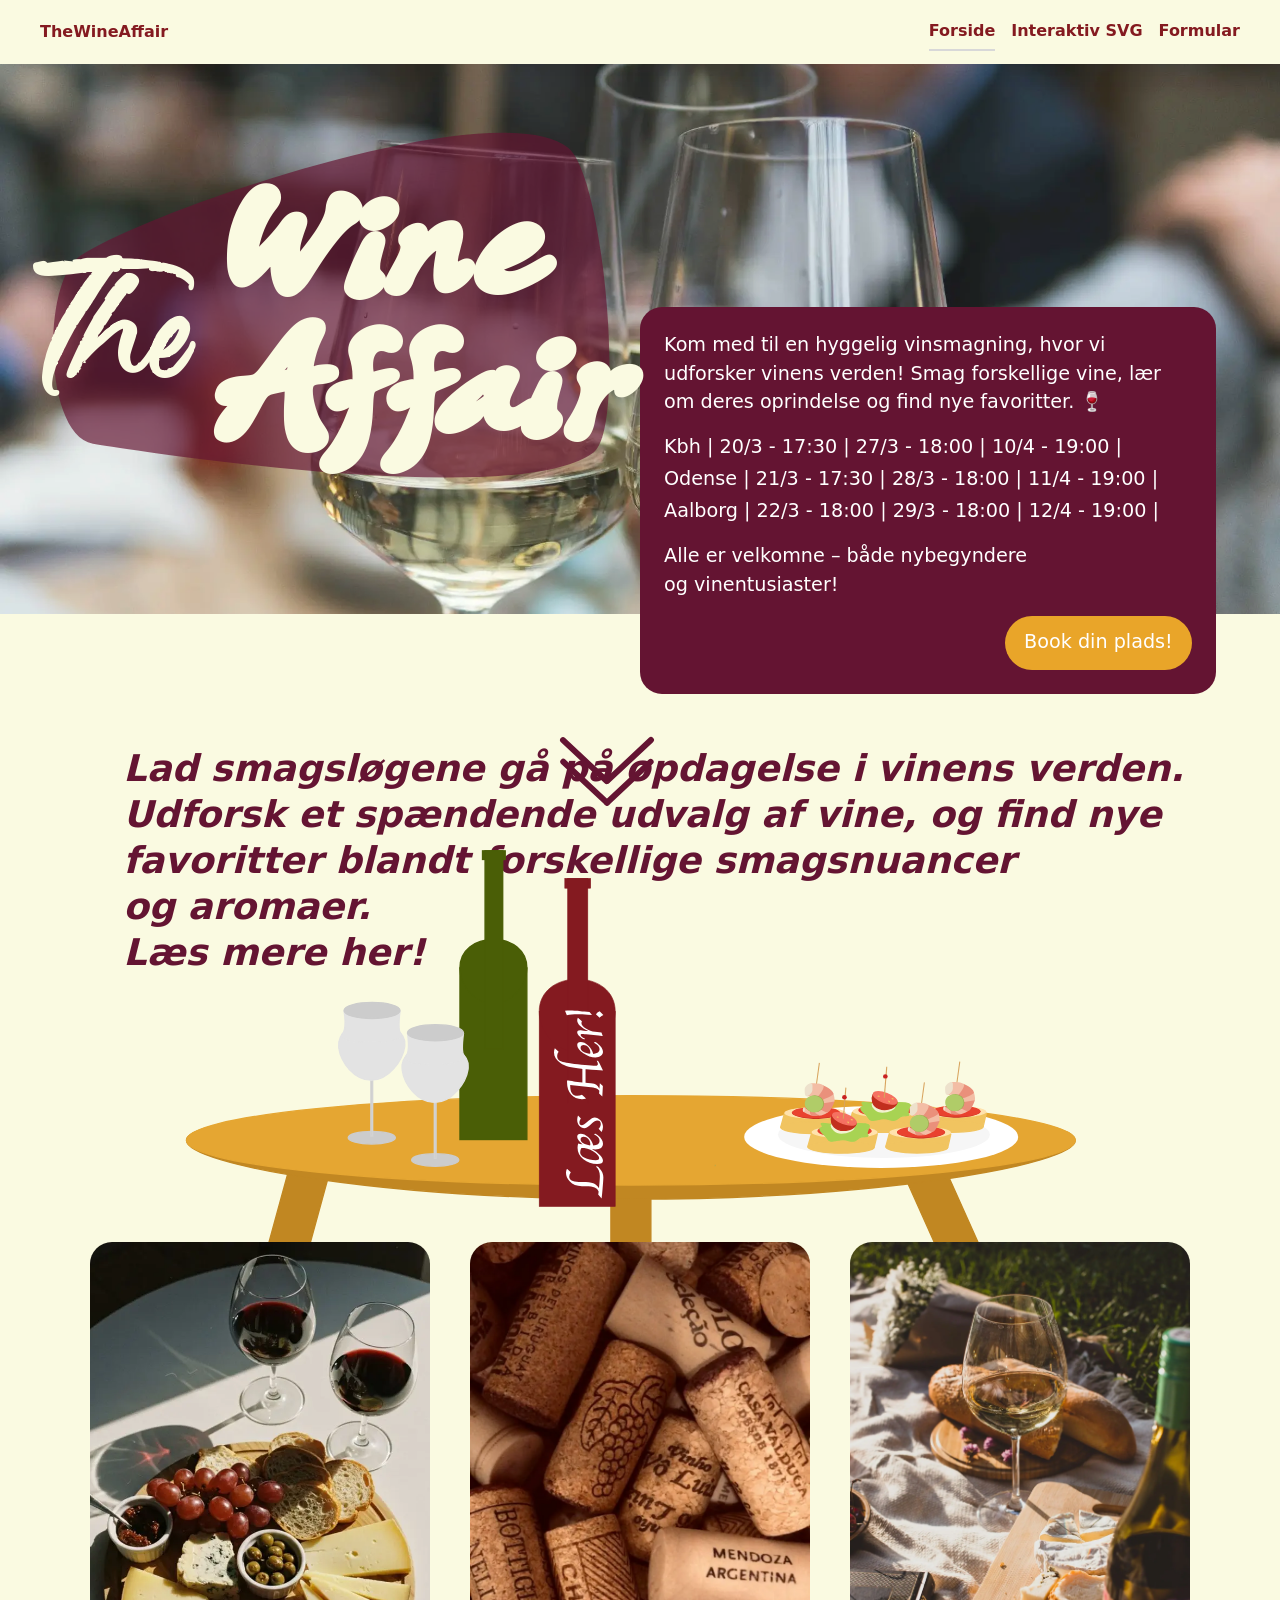
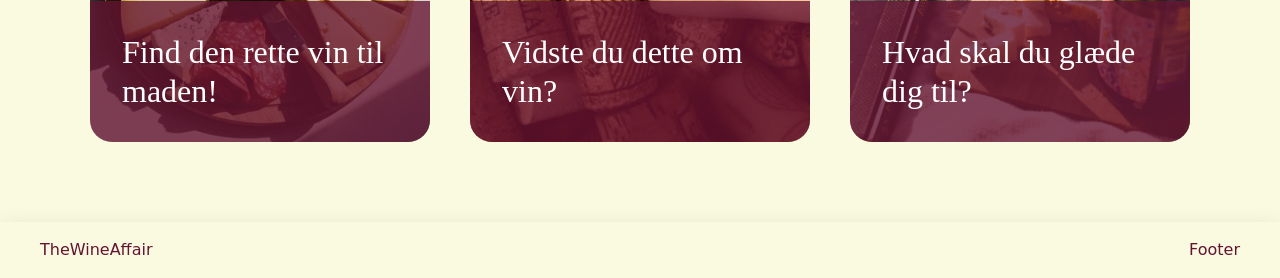
==== commit 51c7fed2: "logo" ====
--- a/index.html
+++ b/index.html
@@ -27,7 +27,9 @@
   <main>
 
     <section class="hero-section">
-      <img src="Imgs/hero-section.webp" alt="forside billede">
+      <img class="forside-billede" src="Imgs/hero-section.webp" alt="forside billede">
+      <h1 class="logo-text">Wine Affair</h1>
+      <h2 class="logo-text2">The</h2>
       <img class="logo" src="Imgs/Logo.svg" alt="logo">
       <div class="event-card">
         <p>Kom med til en hyggelig vinsmagning, hvor vi udforsker vinens verden! Smag forskellige vine, lær om deres
--- a/style.css
+++ b/style.css
@@ -16,6 +16,41 @@
 }
 
 /* Globalt layout */
+.forside-billede {
+  opacity: 90%;
+}
+
+.logo-text {
+  font-family: halvorix;
+  color: #fafae1;
+  position: absolute;
+  top: 8rem;
+  left: 14rem;
+  max-width: 450px;
+  font-size: 140px;
+  z-index: 15;
+  line-height: 140px;
+}
+.logo-text2 {
+  font-family: christmas;
+  color: #fafae1;
+  top: 12rem;
+  left: 2rem;
+  max-width: 450px;
+  font-size: 100px;
+  z-index: 15;
+  line-height: 140px;
+  position: absolute;
+}
+
+@font-face {
+  font-family: halvorix;
+  src: url("fonts/Halvorix_Personal_Use_Only.ttf");
+}
+@font-face {
+  font-family: christmas;
+  src: url("fonts/ChristmasMerryland.ttf");
+}
 
 .pil {
   max-height: 18rem;
@@ -162,9 +197,8 @@
   display: grid;
   grid-template-columns: inherit;
   background: var(--color-surface);
-
-color:#841A20;
-box-shadow: 0 8px 25px #00000025;;
+  color: #841a20;
+  box-shadow: 0 8px 25px #00000025;
 }
 
 .header-content,
@@ -207,17 +241,17 @@
   padding: 0.4rem 0.7rem;
   border: 1px solid var(--color-border);
   border-radius: 15px;
-  background: #841A20;
-color:var(--color-surface);
-font-weight: bold;
+  background: #841a20;
+  color: var(--color-surface);
+  font-weight: bold;
 
   @media (width > 600px) {
     display: none;
   }
 }
 
-.site-nav li{
-  color:#841A20;
+.site-nav li {
+  color: #841a20;
   font-weight: 600;
 }
 
@@ -257,7 +291,6 @@
 .opsamling-placeholder {
   background: var(--color-surface);
   border: 1px solid var(--color-border);
-
   margin-left: 2rem;
 }
 
@@ -276,15 +309,15 @@
 }
 
 .form-placeholder {
-position:relative;
-z-index: 1;
-
-background-color: #fafae1;
-
-border-radius: 10px;
-padding: 40px;
-
-min-height: 0;
+  position: relative;
+  z-index: 1;
+
+  background-color: #fafae1;
+
+  border-radius: 10px;
+  padding: 40px;
+
+  min-height: 0;
 
   min-height: -webkit-fill-available;
   min-height: stretch;
@@ -365,7 +398,6 @@
   width: 45%;
   padding: 1.5rem;
 
-  
   border-radius: 22px;
 
   background: var(--color-wine);
@@ -403,18 +435,18 @@
   display: felx;
   flex-direction: column;
   gap: 10px;
-  z-index:-3;
+  z-index: -3;
 
   color: var(--color-wine);
   font-size: 2.3rem;
   font-style: italic;
 
   margin-left: 120px;
-  margin-right:70px;
-}
-
-.text{
-  margin-top:100px;
+  margin-right: 70px;
+}
+
+.text {
+  margin-top: 100px;
 }
 
 .table-illustation {
@@ -573,12 +605,12 @@
 
 /**************************'SVG*****************************/
 
-.svg-page{
-  background-color: #A65F63;
-}
-
-.panel{
-  color:#e9a529;
+.svg-page {
+  background-color: #a65f63;
+}
+
+.panel {
+  color: #e9a529;
   background-color: #641432;
 }
 
@@ -728,122 +760,116 @@
   opacity: 1;
 }
 
-html{
+html {
   interpolate-size: allow-keywords;
 }
 
-::details-content{
+::details-content {
   height: 0;
   overflow: clip;
   transition: 0.3s;
   transition-behavior: allow-discrete;
 }
 
-details:open::details-content{
-  height:auto;
-}
-
+details:open::details-content {
+  height: auto;
+}
 
 /****************************************FORMULAR******************************/
 
-.form-page{
-position: relative;
-
-margin:60px;
-padding: 60px;
-
-border-radius:15px;
-background-color: #641432;
-
-display:grid;
-grid-template-columns: 1fr 1fr;
-gap:3rem;
-
-align-items:center;
-}
-
-
-.form-placeholder fieldset{
+.form-page {
+  position: relative;
+
+  margin: 60px;
+  padding: 60px;
+
+  border-radius: 15px;
+  background-color: #641432;
+
+  display: grid;
+  grid-template-columns: 1fr 1fr;
+  gap: 3rem;
+
+  align-items: center;
+}
+
+.form-placeholder fieldset {
   margin: 0 0 24px;
-  padding:20px;
+  padding: 20px;
 
   border: 1px solid #e9a529;
   border-radius: 12px;
-  
-  display:grid;
-  gap:10px;
-  
-}
-
-.form-placeholder legend{
-padding:0 11px;
-
-color:#641432;
-font-family: serif;
-font-size: 1.25rem;
+
+  display: grid;
+  gap: 10px;
+}
+
+.form-placeholder legend {
+  padding: 0 11px;
+  color: #641432;
+  font-family: serif;
+  font-size: 1.25rem;
   font-weight: bold;
-  
-  
-}
-
-.form-placeholder button{
-  cursor:pointer;
-  margin:10px;
-  padding-inline:20px;
-padding-block: 10px;
+}
+
+.form-placeholder button {
+  cursor: pointer;
+  margin: 10px;
+  padding-inline: 20px;
+  padding-block: 10px;
 
   background-color: #641432;
   border: 1px solid #641432;
   border-radius: 10px;
-  
+
   color: var(--color-page);
   font-weight: bold;
 }
 
-.form-placeholder label{
+.form-placeholder label {
   color: #641432;
   font-size: 0.95rem;
   font-weight: 500;
 }
 
 .form-placeholder
-input:not([type="radio"]):not([type="checkbox"]):not([type="range"]),
+  input:not([type="radio"]):not([type="checkbox"]):not([type="range"]),
 .form-placeholder select {
   width: 100%;
-box-sizing:border-box;
-
-padding: 13px 16px;
-
-border: 1px solid #d8b77a;
-border-radius: 8px;
-
-background: #fffef5;
-color: #641432;
-
-font-size: 0.95rem;
+  box-sizing: border-box;
+
+  padding: 13px 16px;
+
+  border: 1px solid #d8b77a;
+  border-radius: 8px;
+
+  background: #fffef5;
+  color: #641432;
+
+  font-size: 0.95rem;
 }
 
 .form-placeholder input:focus,
-.form-placeholder select:focus{
-  outline:2px solid #e9a529;
-  outline-offset:2px;
+.form-placeholder select:focus {
+  outline: 2px solid #e9a529;
+  outline-offset: 2px;
 }
 
 .form-placeholder input[type="radio"],
-.form-placeholder input[type="checkbox"]{
-  accent-color:var(--color-muted);
+.form-placeholder input[type="checkbox"] {
+  accent-color: var(--color-muted);
   width: 17px;
   height: 17px;
   cursor: pointer;
   margin-right: 8px;
 }
 
-.form-placeholder input[type="range"]{
+.form-placeholder input[type="range"] {
   width: 100%;
   accent-color: var(--color-muted);
 }
 
-.form-placeholder button{
+.form-placeholder button {
   display: block;
   width: 100%;
 
@@ -859,65 +885,67 @@
   font-size: 1.1rem;
   font-weight: bold;
 
-  cursor:pointer;
+  cursor: pointer;
   transition: 0.3s ease;
 }
 
-.form-placeholder button:hover{
+.form-placeholder button:hover {
   background-color: #e9a529;
   color: #641432;
   border-color: #e9a529;
 }
 
-input{
-  accent-color:#841A20;
+input {
+  accent-color: #841a20;
   border: solid 1px #64143161;
   border-radius: 3px;
 }
 
-:focus-visible{
-  outline: 3px solid #841A20;
-  outline-offset:2px;
-}
-
-.class-message{
-  display:none;
-color:red;
-font-size: 0.85rem;
-margin-bottom: 5px;
-}
-
-.class-message.show{
-  display:block;
-}
-
-.vin-label{
+:focus-visible {
+  outline: 3px solid #841a20;
+  outline-offset: 2px;
+}
+
+.class-message {
+  display: none;
+  color: red;
+  font-size: 0.85rem;
+  margin-bottom: 5px;
+}
+
+.class-message.show {
+  display: block;
+}
+
+.vin-label {
   position: relative;
 
-  width: min(100%,600px);
+  width: min(100%, 600px);
   min-height: 900px;
   margin-left: 0 auto;
-padding: 60px 55px;
-box-sizing:border-box;
+  padding: 60px 55px;
+  box-sizing: border-box;
 
   display: flex;
   justify-content: center;
   align-items: center;
 
-  border:2px solid #e9a529;
+  border: 2px solid #e9a529;
   border-radius: 48% 48% 20px 20px / 15% 15% 20px 20px;
 
   background-color: #fafae1;
   color: #641432;
 
   box-shadow: 0 8px 25px #00000015;
-  transition: background-color 0.4s,color 0.4s;
-
-  transform:translateY(-200px);
-}
-
-.vin-label::before{
-  content:"";
+  transition:
+    background-color 0.4s,
+    color 0.4s;
+
+  transform: translateY(-200px);
+}
+
+.vin-label::before {
+  content: "";
   position: absolute;
   inset: 15px;
 
@@ -928,9 +956,9 @@
 }
 
 /* tekst på mærkat. */
-.vin-label-content{
-  position: absolute;
-z-index: 1;
+.vin-label-content {
+  position: absolute;
+  z-index: 1;
 
   display: flex;
   flex-direction: column;
@@ -938,93 +966,90 @@
   align-items: center;
 
   text-align: center;
-  color:#641432;
-gap:0.8rem;
-
-width: 100%;
-gap:1.3rem;
-
-}
-
-.label-brand{
-  font-size:0.7rem;
-  letter-spacing:2px;
+  color: #641432;
+  gap: 0.8rem;
+
+  width: 100%;
+  gap: 1.3rem;
+}
+
+.label-brand {
+  font-size: 0.7rem;
+  letter-spacing: 2px;
   font-weight: bold;
   padding-bottom: 50px;
 }
 
-.vin-label-content h1{
+.vin-label-content h1 {
   font-family: serif;
   font-size: 4rem;
   font-style: italic;
-  color:#641432;
+  color: #641432;
   padding-bottom: 40px;
 }
 
-.vin-label-content h2{
+.vin-label-content h2 {
   font-family: serif;
   font-size: 2.5rem;
   font-weight: normal;
 }
 
-.vin-label-content p{
-  width:80%;
-  color:#641432;
+.vin-label-content p {
+  width: 80%;
+  color: #641432;
   font-size: 1.2rem;
   line-height: 1.5;
 }
 
-.vin-label-content .label-footer{
-  font-size:1.2rem;
-  letter-spacing:2px;
-  font-weight:bold;
+.vin-label-content .label-footer {
+  font-size: 1.2rem;
+  letter-spacing: 2px;
+  font-weight: bold;
   padding-top: 110px;
 }
 
-.form-illustration{
-
- position:absolute;
-
- z-index: 3;
-
- width: 670px;
-
- left: 43%;
- top: 66%;
-
- transform: translate(-50%,-50%);
-
- pointer-events:none;
+.form-illustration {
+  position: absolute;
+
+  z-index: 3;
+
+  width: 670px;
+
+  left: 43%;
+  top: 66%;
+
+  transform: translate(-50%, -50%);
+
+  pointer-events: none;
 }
 
 /***********************************OPSAMLINGSSIDE*********************************/
 
 /*. standardfarve. */
-.opsamling-placeholder{
+.opsamling-placeholder {
   background-color: #641432;
   color: #fafae1;
 }
 
-
 /*. rødvin */
-.opsamling-placeholder[data-vin="rodvin"]{
+.opsamling-placeholder[data-vin="rodvin"] {
   background-color: #641432;
 }
 
 /*. Hvidvin. */
-.opsamling-placeholder[data-vin="hvidvin"]{
+.opsamling-placeholder[data-vin="hvidvin"] {
   background-color: #e9d9a8;
-  color:#641432
+  color: #641432;
 }
 
 /* Rosévin. */
-.opsamling-placeholder[data-vin="rosevin"]{
-  background-color:#A65F63;
-color:white;
+.opsamling-placeholder[data-vin="rosevin"] {
+  background-color: #a65f63;
+  color: white;
 }
 
 /*.  LAYOUT.  */
-.opsamling-page{
+.opsamling-page {
   display: grid;
   grid-template-columns: 1fr;
   justify-items: center;
@@ -1032,48 +1057,50 @@
   padding: 3rem 1rem;
 }
 
-.opsamling-intro{
+.opsamling-intro {
   text-align: center;
   justify-items: center;
 }
 
 /*.  Selve vinetiketten. */
-.opsamling-placeholder{
+.opsamling-placeholder {
   position: relative;
 
-  width: min(100%,370px);
+  width: min(100%, 370px);
   min-height: 570px;
 
-  padding:100px 35px 75px;
+  padding: 100px 35px 75px;
 
   display: flex;
   justify-content: center;
 
-  border:none;
+  border: none;
   border-radius: 48% 48% 20px 20px / 15% 15% 20px 20px;
 
   background-color: #641432;
   color: #fafae1;
 
   box-shadow: 0 8px 25px #00000015;
-  transition: background-color 0.4s,color 0.4s;
+  transition:
+    background-color 0.4s,
+    color 0.4s;
 }
 
 /* invendig guldkant */
-.opsamling-placeholder::before{
-  content:"";
-
-  position:absolute;
-  inset:15px;
+.opsamling-placeholder::before {
+  content: "";
+
+  position: absolute;
+  inset: 15px;
 
   opacity: 0.45;
-  pointer-events:none;
+  pointer-events: none;
 }
 
 /* INDHOLD. */
-.etiket-indhold{
-  position:relative;
-  z-index:1;
+.etiket-indhold {
+  position: relative;
+  z-index: 1;
 
   width: 100%;
 
@@ -1086,20 +1113,20 @@
 }
 
 .etiket-overtekst,
-.lille-overskrift{
+.lille-overskrift {
   letter-spacing: 2px;
   opacity: 0.8;
 }
 
 /* NAVN */
-.navn{
+.navn {
   font-family: "DM Serif Display", serif;
   font-size: 2.3rem;
   font-weight: normal;
   font-style: italic;
 }
 
-.etiket-linje{
+.etiket-linje {
   width: 65%;
   height: 1px;
   background: currentColor;
@@ -1107,293 +1134,287 @@
 }
 
 /*.  eventinformation */
-.event-info{
-  display:grid;
-  gap:0.4rem;
+.event-info {
+  display: grid;
+  gap: 0.4rem;
   font-size: 0.9rem;
 }
 
 /*.  Vin og niveau. */
-.vin-info{
-  display:grid;
-  gap:0.5rem;
+.vin-info {
+  display: grid;
+  gap: 0.5rem;
   margin-top: 0.5rem;
 }
 
-.vin-output{
-  font-family:"DM Serif Display",serif;
+.vin-output {
+  font-family: "DM Serif Display", serif;
   font-size: 1.8rem;
   font-weight: normal;
   font-style: italic;
 }
 
-.niveau-output{
+.niveau-output {
   font-size: 1rem;
   font-weight: normal;
 }
 
 /*.  Forventninger */
-.forventninger{
-  display:grid;
-  gap:0.5rem;
+.forventninger {
+  display: grid;
+  gap: 0.5rem;
   margin-top: 0.5rem;
 }
 
-.forventninger-output{
-font-family: serif;
-font-size: 0.95rem;
-line-height: 1.6;
+.forventninger-output {
+  font-family: serif;
+  font-size: 0.95rem;
+  line-height: 1.6;
 }
 
 /*.   personlig profil. */
-.profil{
-  display:grid;
-  gap:0.5rem;
+.profil {
+  display: grid;
+  gap: 0.5rem;
   margin-top: 0.5rem;
 }
 
-.profil-output{
+.profil-output {
   font-size: 0.9rem;
   line-height: 1.6;
 }
 
 /* Afslutning */
-.etiket-footer{
+.etiket-footer {
   font-family: serif;
   font-style: italic;
-  font-size:1rem;
+  font-size: 1rem;
   margin-top: 0.5rem;
 }
 
 /*.  Farvetemaer. */
-.opsamling-placeholder[data-vin="rodvin"]{
+.opsamling-placeholder[data-vin="rodvin"] {
   background-color: #641432;
   color: #fafae1;
 }
 
-.opsamling-placeholder[data-vin="hvidvin"]{
-  background-color:#e9e9bd;
-  color:#641432
-}
-
-.opsamling-placeholder[data-vin="rosevin"]{
-  background-color:#A65F63;
-  color:#3a0a1b;
-}
-
-.opsamling-intro a{
- cursor:pointer;
-  margin:10px;
-  padding-inline:20px;
-padding-block: 10px;
+.opsamling-placeholder[data-vin="hvidvin"] {
+  background-color: #e9e9bd;
+  color: #641432;
+}
+
+.opsamling-placeholder[data-vin="rosevin"] {
+  background-color: #a65f63;
+  color: #3a0a1b;
+}
+
+.opsamling-intro a {
+  cursor: pointer;
+  margin: 10px;
+  padding-inline: 20px;
+  padding-block: 10px;
 
   background-color: var(--color-gold);
   border: 1px solid var(--color-gold);
   border-radius: 10px;
-  
+
   color: var(--color-muted);
   font-weight: bold;
 }
 
 /***********************MOBIL********************************/
 
-@media (max-width:700px){
-  
+@media (max-width: 700px) {
   html,
-  body{
-    max-width:100%;
-  }
-  
+  body {
+    max-width: 100%;
+  }
+
   .header-content,
-  .footer-content{
+  .footer-content {
     padding-inline: 1rem;
   }
 
-/*.  FORSIDE.  */
-.hero-section{
-  height: auto;
-  display: flex;
-  flex-direction: column;
-}
-
-.hero-section img:first-child{
-  height: 320px;
-  width: 100%;
-  object-fit: cover;
-}
-
-.logo{
-  width:60%;
-  max-width:700px;
-  left:1rem;
-  top:1.5rem;
-}
-
-.event-card{
-  position: relative;
-  top: 5%;
-  right: auto;
-  bottom: auto;
-
-  width: auto;
-  height: auto;
-
-  margin: -2rem 1rem o;
-  padding:1.2rem;
-
-  font-size:1rem;
-  z-index:2;
-}
-
-.book-button{
-  justify-self: stretch;
-  text-align: center;
-}
-
-.discovery-section{
-  min-height:0;
-  margin:2rem 1rem;
-}
-
-.discovery-section h2{
-  display: block;
-  font-size: 1.6rem;
-  line-height: 1.3;
-
-  margin:0;
-}
-
- .text{
-   margin-top: -170px; 
-  }
-
-  .table-illustation{
-    
+  /*.  FORSIDE.  */
+  .hero-section {
+    height: auto;
+    display: flex;
+    flex-direction: column;
+  }
+
+  .hero-section img:first-child {
+    height: 320px;
+    width: 100%;
+    object-fit: cover;
+  }
+
+  .logo {
+    width: 60%;
+    max-width: 700px;
+    left: 1rem;
+    top: 1.5rem;
+  }
+
+  .event-card {
+    position: relative;
+    top: 5%;
+    right: auto;
+    bottom: auto;
+
+    width: auto;
+    height: auto;
+
+    margin: -2rem 1rem o;
+    padding: 1.2rem;
+
+    font-size: 1rem;
+    z-index: 2;
+  }
+
+  .book-button {
+    justify-self: stretch;
+    text-align: center;
+  }
+
+  .discovery-section {
+    min-height: 0;
+    margin: 2rem 1rem;
+  }
+
+  .discovery-section h2 {
+    display: block;
+    font-size: 1.6rem;
+    line-height: 1.3;
+
+    margin: 0;
+  }
+
+  .text {
+    margin-top: -170px;
+  }
+
+  .table-illustation {
     top: -30%;
 
     display: block;
     width: 120%;
-height: auto;
-margin-right: 30px;
-
-object-fit: contain;
-  }
-
-  .bottle-link{
+    height: auto;
+    margin-right: 30px;
+
+    object-fit: contain;
+  }
+
+  .bottle-link {
     width: 50%;
     height: auto;
     left: 27%;
     top: 2%;
-
-  }
-
-  .bottle-link img{
+  }
+
+  .bottle-link img {
     width: 100%;
     height: auto;
-
-  }
-
-  .article-grid{
-    grid-template-columns:1fr;
+  }
+
+  .article-grid {
+    grid-template-columns: 1fr;
 
     width: 88%;
-    gap:1.5rem;
+    gap: 1.5rem;
 
     margin: 2rem auto;
-    padding-bottom:2rem;
-  }
-
-  .article-section{
+    padding-bottom: 2rem;
+  }
+
+  .article-section {
     top: -40%;
     height: auto;
   }
-  
-  .card-content{
-    aspect-ratio:4/5;
-  }
-
-  .card-content h3{
+
+  .card-content {
+    aspect-ratio: 4/5;
+  }
+
+  .card-content h3 {
     padding: 1.2rem;
     font-size: 1.5rem;
   }
 
-
   /*.   Formluar.   */
-  .form-page{
+  .form-page {
     grid-template-columns: 1fr;
 
     margin: 1rem;
-    padding:1rem;
-
-    gap:1.5rem;
-  }
-
-  .form-intro{
-    width:100%;
-    min-width:0;
-  }
-
-  .vin-label{
-    width:100%;
-    min-height:650px;
-
-    padding:35px 25px;
-z-index:1;
-    transform:none;
-  }
-
-  .label-brand{
+    padding: 1rem;
+
+    gap: 1.5rem;
+  }
+
+  .form-intro {
+    width: 100%;
+    min-width: 0;
+  }
+
+  .vin-label {
+    width: 100%;
+    min-height: 650px;
+
+    padding: 35px 25px;
+    z-index: 1;
+    transform: none;
+  }
+
+  .label-brand {
     padding-bottom: 5px;
   }
 
-  .vin-label-content{
-    width:100%;
-    padding:0 1rem;
+  .vin-label-content {
+    width: 100%;
+    padding: 0 1rem;
     box-sizing: 15px;
   }
 
-  .vin-label-content h1{
-    font-size:3rem;
-    padding-bottom:15px;
-  }
-
-  .vin-label::before h2{
+  .vin-label-content h1 {
+    font-size: 3rem;
+    padding-bottom: 15px;
+  }
+
+  .vin-label::before h2 {
     font-size: 1.7rem;
-}
-
-.vin-label-content .label-footer{
-  padding-top:35px;
-  font-size:1rem;
-}
-
-.form-illustration{
-  width: 100%;
-  max-width:400px;
-  height:auto;
-
-  transform:none;
-  z-index:2;
-
-  top:540px
-}
-
-.form-placeholder{
-  width:90%;
-  min-height:0;
-
-  padding:1rem;
-  box-sizing:border-box;
-
-  z-index:3;
-}
-
-.form-placeholder fieldset{
-  padding:1rem;
-}
-
-.form-placeholder button{
-  width:100%;
-  margin:1rem 0 0;
-}
-}
-
+  }
+
+  .vin-label-content .label-footer {
+    padding-top: 35px;
+    font-size: 1rem;
+  }
+
+  .form-illustration {
+    width: 100%;
+    max-width: 400px;
+    height: auto;
+
+    transform: none;
+    z-index: 2;
+
+    top: 540px;
+  }
+
+  .form-placeholder {
+    width: 90%;
+    min-height: 0;
+
+    padding: 1rem;
+    box-sizing: border-box;
+
+    z-index: 3;
+  }
+
+  .form-placeholder fieldset {
+    padding: 1rem;
+  }
+
+  .form-placeholder button {
+    width: 100%;
+    margin: 1rem 0 0;
+  }
+}
